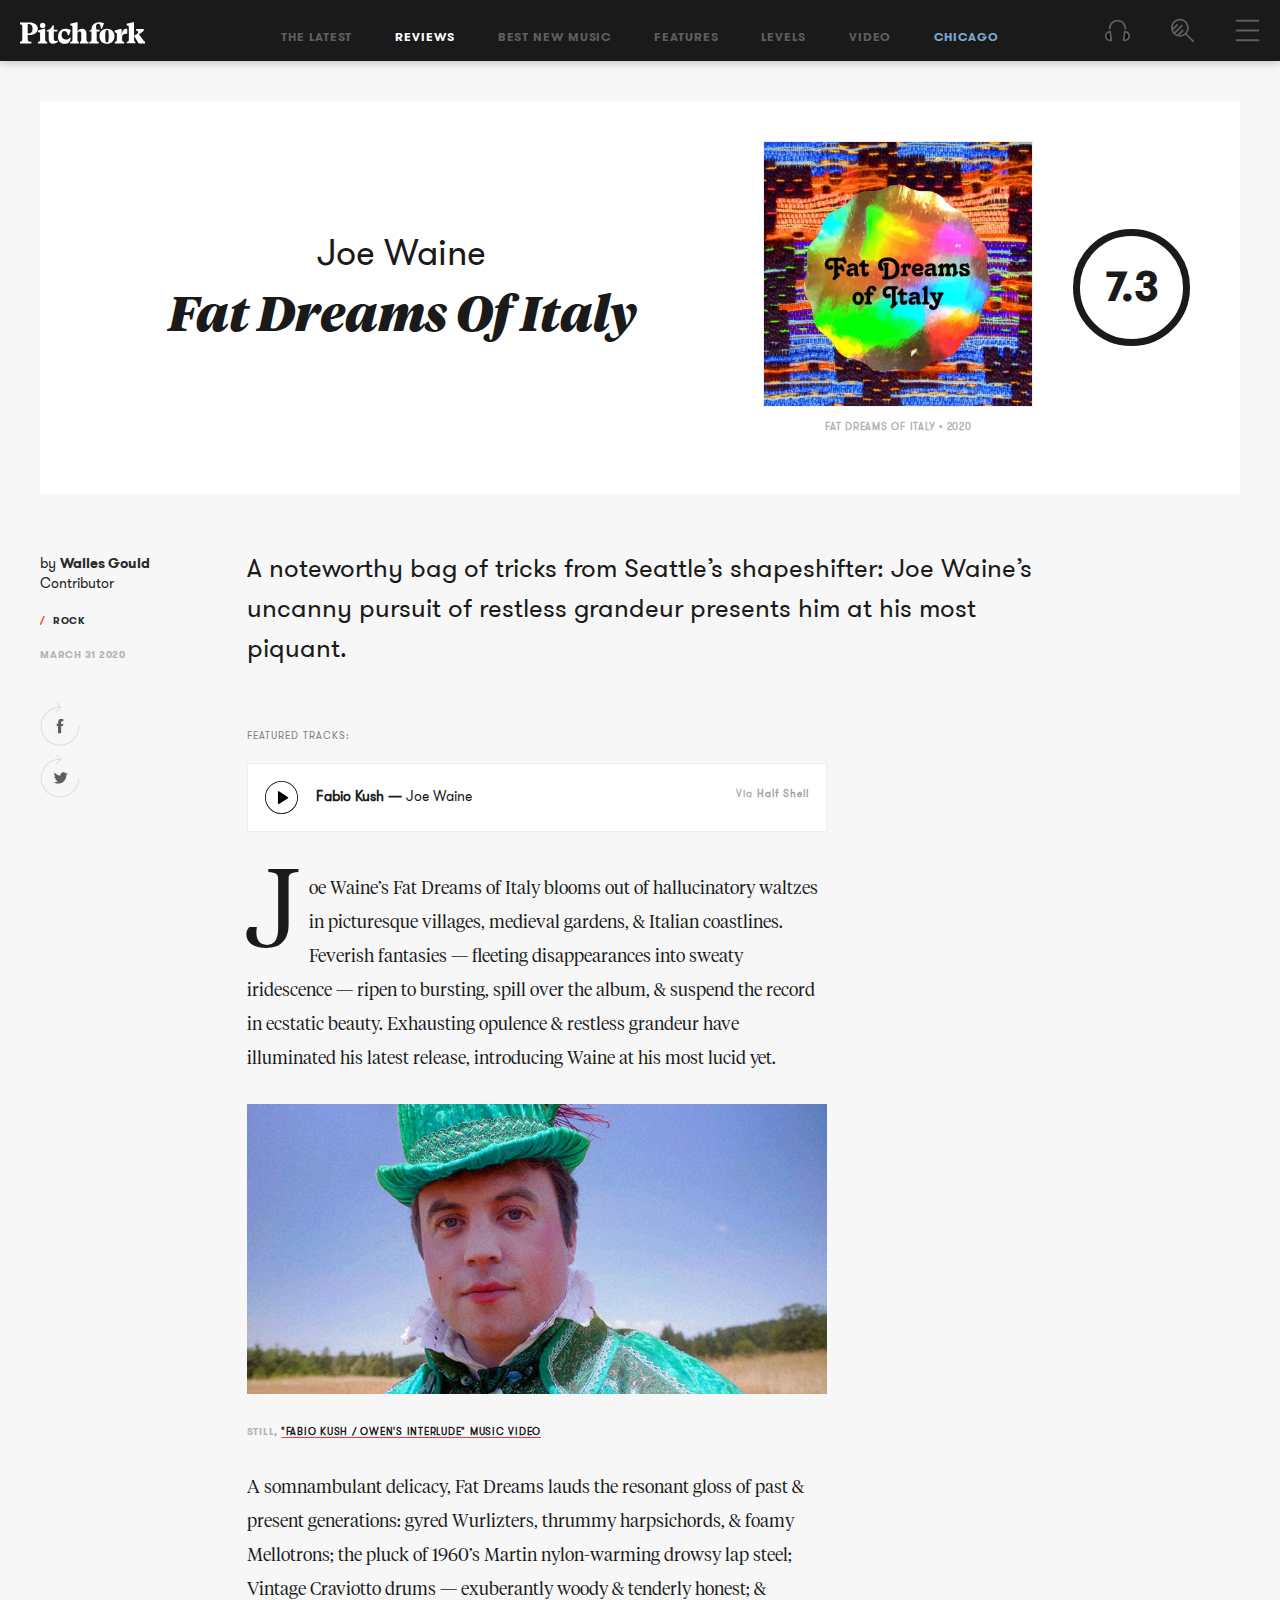
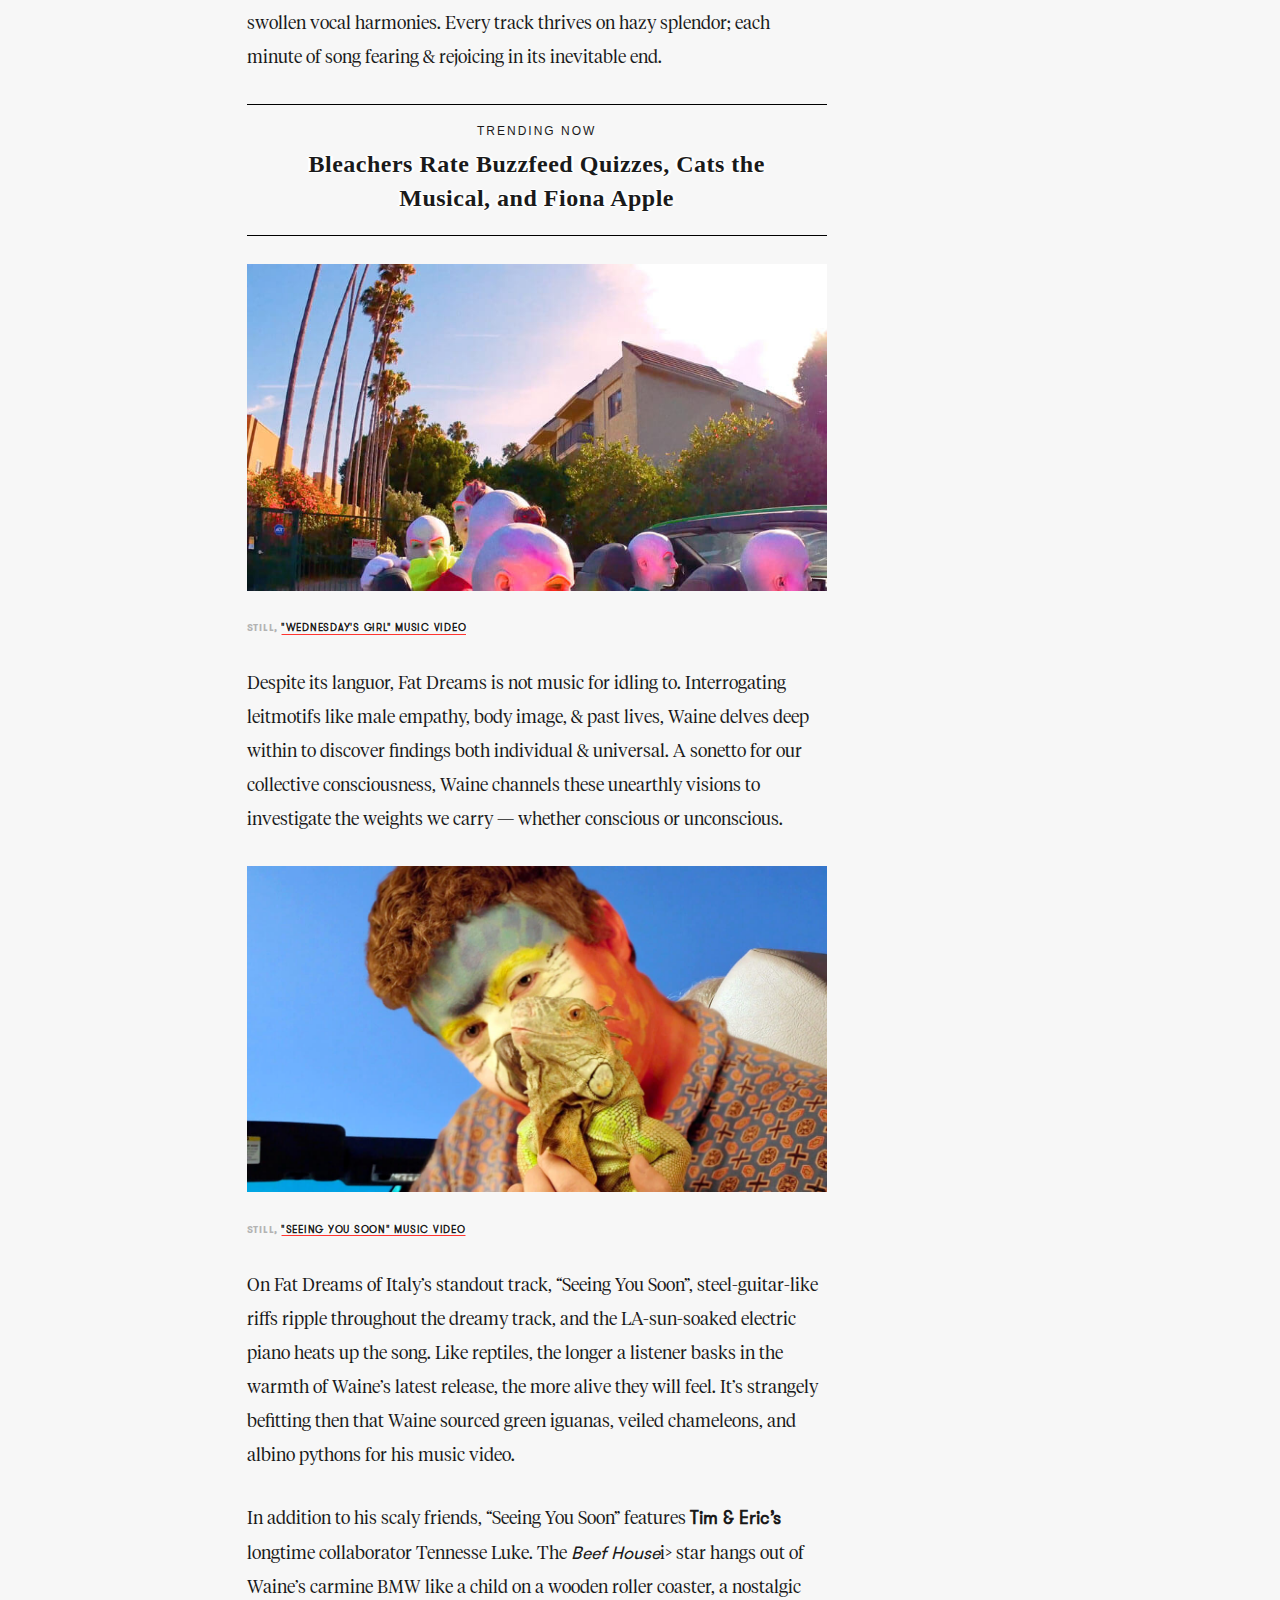
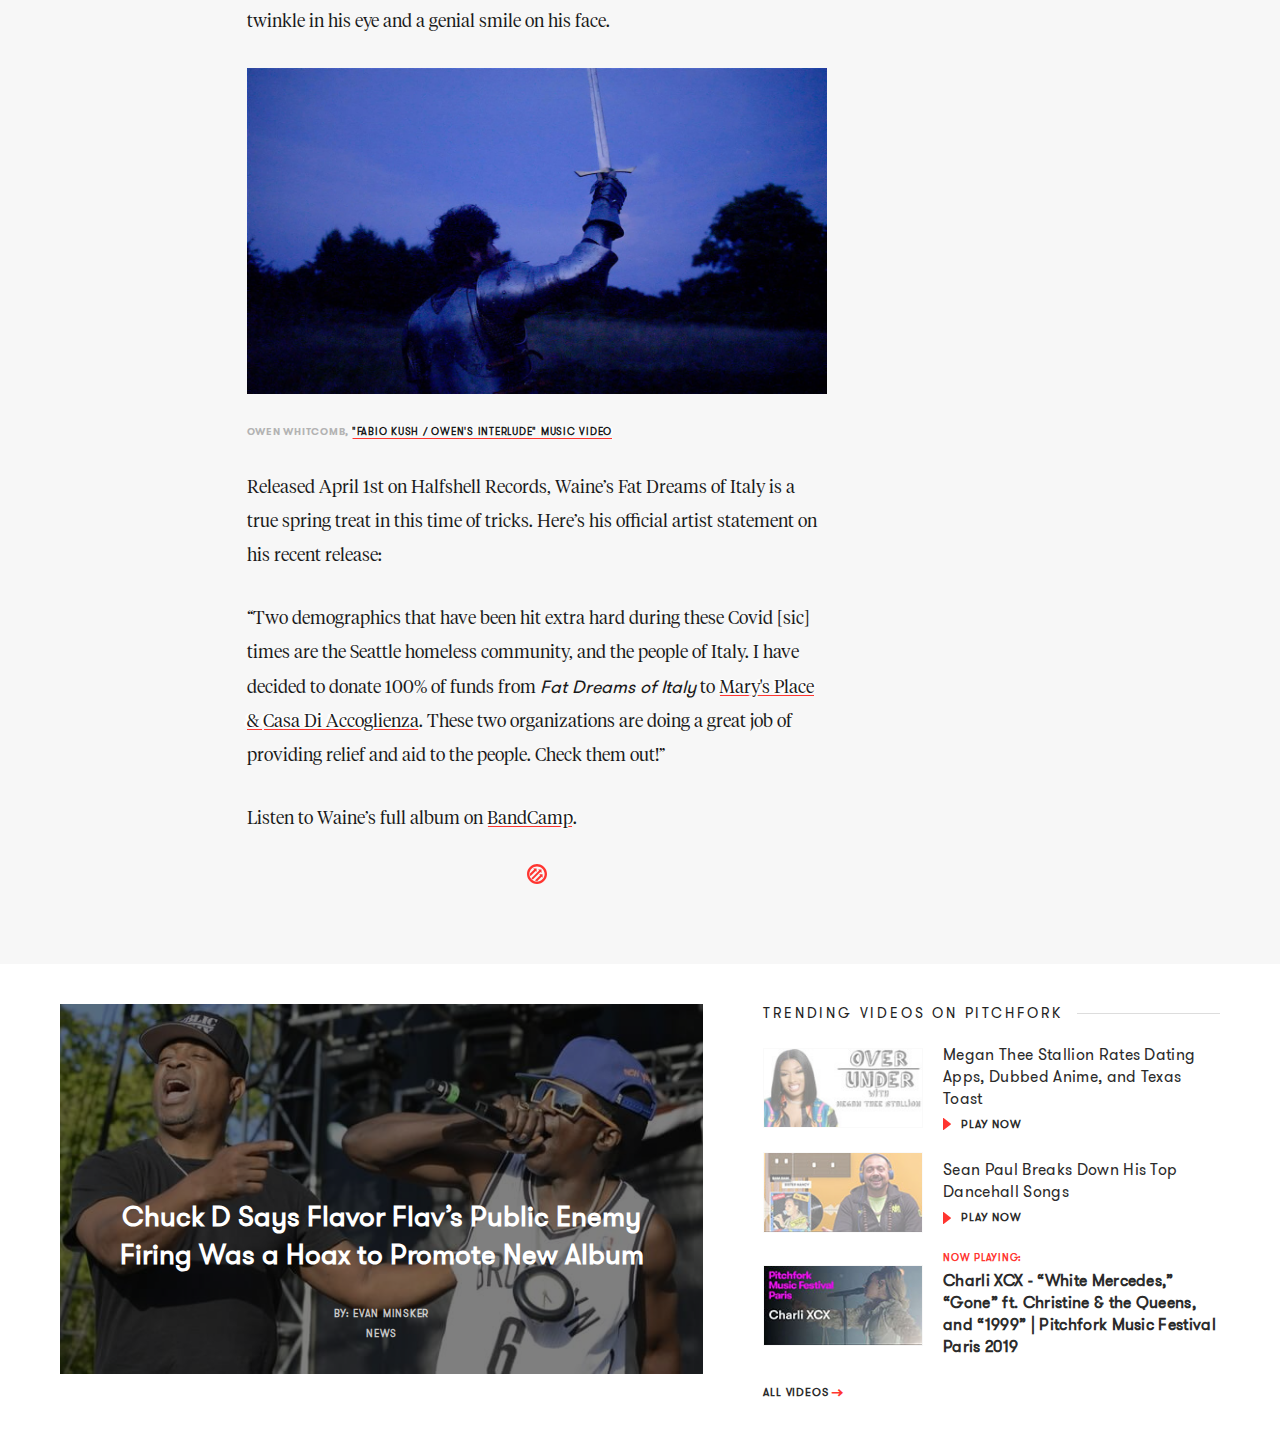
==== reviews/albums/joe-waine-fat-dreams-of-italy/index.html @ 0ee51cf0 "new pic" ====
<!DOCTYPE html>
<html lang="en">

<head>
    <title>Joe Waine: Fat Dreams Of Italy Album Review | Pitchfork</title>
    <!-- <met name="viewport" content="width=device-width, initial-scale=1.0, user-scalable=no" /> -->


    <meta name="viewport" content="width=device-width, initial-scale=1">

    <meta name="og:site_name" content="Pitchfork" />
    <meta property="description" name="description"
        content="A noteworthy bag of tricks from Seattle’s shapeshifter: Joe Waine’s uncanny pursuit of restless grandeur presents him at his most piquant." />
    <meta property="og:url" name="og:url"
        content="https://pitchfork.live/reviews/albums/joe-waine-fat-dreams-of-italy/" />
    <meta property="og:title" name="og:title" content="Joe Waine: Fat Dreams Of Italy" />
    <meta property="og:description" name="og:description"
        content="A noteworthy bag of tricks from Seattle’s shapeshifter: Joe Waine’s uncanny pursuit of restless grandeur presents him at his most piquant." />
    <meta property="og:type" name="og:type" content="article" />
    <meta property="article:content_tier" name="article:content_tier" content="free" />
    <meta property="article:opinion" name="article:opinion" content="true" />
    <meta property="og:image"
        content="https://pitchfork.live/reviews/albums/joe-waine-fat-dreams-of-italy/assets/misc/rect-banner-pic-600.jpg" />
    <meta property="twitter:card" name="twitter:card" content="summary_large_image" />
    <!-- <meta property="twitter:site" name="twitter:site" content="@pitchfork" /> -->
    <meta property="twitter:title" name="twitter:title" content="Joe Waine: Fat Dreams Of Italy" />
    <meta property="twitter:description" name="twitter:description"
        content="A noteworthy bag of tricks from Seattle’s shapeshifter: Joe Waine’s uncanny pursuit of restless grandeur presents him at his most piquant." />
    <meta property="twitter:image" name="twitter:image"
        content="https://pitchfork.live/reviews/albums/joe-waine-fat-dreams-of-italy/assets/misc/rect-banner-pic-600.jpg" />
    <meta property="keywords" name="keywords" content="Joe Waine,Romance Music" />
    <meta property="news_keywords" name="news_keywords" content="Joe Waine,Romance Music" />
    <script async="" src="/fonts-css/load-fonts.min.js"></script>
    <link rel="shortcut icon" type="image/png"
        href="https://pitchfork.live/reviews/albums/joe-waine-fat-dreams-of-italy/assets/misc/favicon-32.png" />
    <link rel="icon" type="image/png"
        href="https://pitchfork.live/reviews/albums/joe-waine-fat-dreams-of-italy/assets/misc/favicon-32.png"
        sizes="32x32" />
    <link rel="apple-touch-icon-precomposed"
        href="https://pitchfork.live/reviews/albums/joe-waine-fat-dreams-of-italy/assets/misc/favicon-57-v2.png"
        sizes="57x57" />
    <link rel="apple-touch-icon-precomposed"
        href="https://pitchfork.live/reviews/albums/joe-waine-fat-dreams-of-italy/assets/misc/favicon-152-v2.png"
        sizes="152x152" />
    <link rel="apple-touch-icon-precomposed"
        href="https://pitchfork.live/reviews/albums/joe-waine-fat-dreams-of-italy/assets/misc/favicon-144-v2.png"
        sizes="144x144" />
    <link rel="apple-touch-icon-precomposed"
        href="https://pitchfork.live/reviews/albums/joe-waine-fat-dreams-of-italy/assets/misc/favicon-120-v2.png"
        sizes="120x120" />
    <link rel="apple-touch-icon-precomposed"
        href="https://pitchfork.live/reviews/albums/joe-waine-fat-dreams-of-italy/assets/misc/favicon-114-v2.png"
        sizes="114x114" />


    <!-- Place favicon.ico in the root directory -->
    <link rel="stylesheet" href="css/fonts.css">
    <link rel="stylesheet" href="css/normalize.css">
    <link rel="stylesheet" href="css/main.css">


    <link rel="stylesheet" href="css/pitch.css">

    <link rel="stylesheet" href="css/styles.css">

    <meta name="theme-color" content="#fafafa">
</head>

<body>
    <!--[if IE]>
    <p class="browserupgrade">You are using an <strong>outdated</strong> browser. Please <a href="https://browsehappy.com/">upgrade your browser</a> to improve your experience and security.</p>
  <![endif]-->

    <!-- Add your site or application content here -->


    <header id="page-header" class="">
        <div class="site-nav">
            <div class="nav-container nav-container--standard nav-container--in-place nav-container--spacer"><a
                    class="nav-container__logo" href="https://pitchfork.com/">
                    <div class="sr-only">Home</div><svg version="1.1" x="0px" y="0px" viewBox="0 0 115.1 20">
                        <g>
                            <path
                                d="M0,18.1c1.5,0,2.1-0.7,2.1-2.3V4.2c0-1.6-0.5-2.3-2.1-2.3V0.3h8.6c4.7,0,7.8,2.1,7.8,5.8 c0,3.4-2.8,5.8-7.9,5.8H7.1v3.8c0,1.8,0.9,2.3,3.4,2.3v1.6H0V18.1z M7.1,1.8v8.7h0.8c2.4,0,3.7-1.8,3.7-4.4c0-2.7-1.3-4.3-3.8-4.3 H7.1z">
                            </path>
                            <path
                                d="M16.6,18.1c1.4,0,1.9-0.6,1.9-2.1v-5.4c0-0.8-0.6-1.3-1.4-1.2l-0.5,0V7.7l5.3-1.6h1.3v9.8 c0,1.5,0.5,2.1,1.9,2.1v1.6h-8.6V18.1z M20.9,0.5c1.4,0,2.6,1.2,2.6,2.6c0,1.4-1.2,2.6-2.6,2.6c-1.4,0-2.6-1.2-2.6-2.6 C18.3,1.7,19.4,0.5,20.9,0.5">
                            </path>
                            <path
                                d="M26.4,8.7h-1.8V7.6c2.1-0.6,4.7-2.3,5.5-4.8h1v4.2h3.3v1.7h-3.3v6.5c0,1.6,0.9,2.1,1.8,2.1 c0.6,0,1.3-0.2,1.7-0.5l0.5,0.9C34.3,19,32.4,20,30.5,20c-2.8,0-4.1-1.7-4.1-4.5V8.7z">
                            </path>
                            <path
                                d="M41.9,6.1c1.8,0,3.4,0.5,4.9,1.3L45.1,12H44c-0.3-2.8-1.6-3.9-3-3.9c-1.7,0-2.7,1.5-2.7,3.5 c0,3,2.1,4.5,4.3,4.5c1.7,0,2.6-0.7,3.2-2l1,0.4C46.2,17.6,44.8,20,41,20c-3.5,0-6-2.5-6-6.4C35.1,9,37.8,6.1,41.9,6.1">
                            </path>
                            <path
                                d="M46.4,18.1c1.4,0,1.9-0.6,1.9-2.1V4.4c0-0.8-0.6-1.2-1.4-1.2h-0.6V1.4L52,0h1v8.9c0.7-1.9,2.1-2.8,4-2.8 c2.5,0,4.2,1.4,4.2,4.3v5.5c0,1.5,0.5,2.1,1.9,2.1v1.6h-7.9v-1.6c1.2,0,1.2-0.7,1.2-2v-5.5c0-1.2-0.6-1.8-1.7-1.8 c-0.9,0-1.6,0.6-1.8,1.5V16c0,1.3,0.1,2,1.2,2v1.6h-7.9V18.1z">
                            </path>
                            <path
                                d="M63.9,18.1c1.4,0,1.9-0.6,1.9-2.1V8.7h-1.9V7.6c1.5,0,2-0.4,2-1.5c0-2.6,2.3-6.1,7-6.1 c1.5,0,3.1,0.5,4.5,1.1l-2,5l-1-0.2c0.1-2.7-0.8-4.4-2.4-4.4c-1.3,0-2,1.1-2,2.5c0,1.2,0.3,2.2,0.5,3h2.8v1.7h-2.7v7.2 c0,1.5,0.5,2.1,1.9,2.1v1.6h-8.6V18.1z">
                            </path>
                            <path
                                d="M73.2,13c0-4.5,3.2-7,6.9-7c3.7,0,6.9,2.5,6.9,7c0,4.5-3.2,7-6.9,7C76.4,20,73.2,17.5,73.2,13 M78.5,13 c0,4.4,0.4,5.7,1.6,5.7c1.2,0,1.6-1.3,1.6-5.7c0-4.4-0.4-5.7-1.6-5.7C78.9,7.4,78.5,8.7,78.5,13">
                            </path>
                            <path
                                d="M87.3,18.1c1.4,0,1.9-0.6,1.9-2.1v-5.2c0-0.8-0.6-1.3-1.4-1.3h-0.6V7.8l5-1.5h1.4v2.1 c0,1.1-0.1,2.7-0.1,3.3l0.1,0c0.4-4,2.2-5.7,4.3-5.7c0.4,0,0.5,0,0.8,0.1v4.6C97,10.4,94,10.5,94,13.6v2.3c0,1.5,0.5,2.1,1.9,2.1 v1.6h-8.6V18.1z">
                            </path>
                            <path
                                d="M98.3,18.1c1.4,0,1.9-0.6,1.9-2.1V4.4c0-0.8-0.6-1.2-1.4-1.2h-0.6V1.4L104,0h1v12.2h0.2l2.3-1.1 c1.1-0.5,1.3-1,1.3-1.7c0-0.9-0.7-1.4-1.8-1.4V6.4h7v1.4c-1.5,1.8-2.9,2.5-4.5,3.3l3.1,4.2c1,1.3,1.6,2.7,2.6,2.7v1.6h-5.9 l-4.1-6.6H105v3.3c0,1.1,0.1,1.6,1.2,1.6v1.6h-7.9V18.1z">
                            </path>
                        </g>
                    </svg>
                </a>
                <nav class="primary-nav">
                    <ul class="primary-nav__list">
                        <li class="primary-nav__item"><a class="primary-nav__link"
                                href="https://pitchfork.com/latest/">The
                                Latest</a></li>
                        <li class="primary-nav__item"><a class="primary-nav__link primary-nav__link--active"
                                href="https://pitchfork.com/reviews/albums/">Reviews</a></li>
                        <li class="primary-nav__item"><a class="primary-nav__link"
                                href="https://pitchfork.com/best/">Best New
                                Music</a></li>
                        <li class="primary-nav__item"><a class="primary-nav__link"
                                href="https://pitchfork.com/features/">Features</a></li>
                        <li class="primary-nav__item"><a class="primary-nav__link"
                                href="https://pitchfork.com/levels/">Levels</a>
                        </li>
                        <li class="primary-nav__item"><a class="primary-nav__link"
                                href="https://pitchfork.com/tv/">Video</a></li>
                        <li class="primary-nav__item"><a
                                href="https://pitchforkmusicfestival.com/?utm_source=p4k-nav-legacy" target="_blank"
                                class="primary-nav__link primary-nav__link--fest primary-nav__link--chicago">Chicago</a>
                        </li>
                    </ul>
                </nav>
                <ul class="subpanel-triggers">
                    <li class="menu-trigger subpanel-triggers__item"><button
                            class="menu-trigger-button subpanel-triggers__button"><span class="sr-only">Toggle main
                                navigation
                                menu</span><svg class="menu-icon" x="0px" y="0px" viewBox="0 0 21.3 19.5">
                                <g>
                                    <path
                                        d="M20,10.6H1.3c-0.4,0-0.8-0.3-0.8-0.8s0.3-0.8,0.8-0.8H20c0.4,0,0.8,0.3,0.8,0.8S20.4,10.6,20,10.6z">
                                    </path>
                                    <path
                                        d="M20,18.9H1.3c-0.4,0-0.8-0.3-0.8-0.8s0.3-0.8,0.8-0.8H20c0.4,0,0.8,0.3,0.8,0.8S20.4,18.9,20,18.9z">
                                    </path>
                                    <path
                                        d="M20,2.2H1.3c-0.4,0-0.8-0.3-0.8-0.8s0.3-0.8,0.8-0.8H20c0.4,0,0.8,0.3,0.8,0.8S20.4,2.2,20,2.2z">
                                    </path>
                                </g>
                            </svg></button></li>
                    <li class="subpanel-triggers__item"><button class="subpanel-triggers__button"><span
                                class="sr-only">Open
                                search module</span><svg class="search-icon" x="0px" y="0px" viewBox="0 0 20.2 20.6">
                                <path
                                    d="M19.5,18.8l-6-6c1.1-1.3,1.8-3,1.8-4.8c0-4.1-3.3-7.4-7.4-7.4S0.6,4,0.6,8s3.3,7.4,7.4,7.4 c1.7,0,3.3-0.6,4.5-1.6l6,6c0.1,0.1,0.3,0.2,0.5,0.2s0.4-0.1,0.5-0.2C19.8,19.6,19.8,19.1,19.5,18.8z M8,14c-0.1,0-0.2,0-0.3,0 l3.1-3.1c0.3-0.3,0.3-0.8,0-1.1s-0.8-0.3-1.1,0l-3.8,3.8c-0.6-0.2-1.1-0.5-1.6-0.9L10,7.1c0.3-0.3,0.3-0.8,0-1.1S9.2,5.7,8.9,6 l-5.6,5.6c-0.4-0.5-0.7-1-0.9-1.6l3.8-3.8c0.3-0.3,0.3-0.8,0-1.1s-0.8-0.3-1.1,0L2.1,8.3c0-0.1,0-0.2,0-0.3c0-3.3,2.7-5.9,5.9-5.9 s5.9,2.7,5.9,5.9S11.2,14,8,14z">
                                </path>
                            </svg></button></li>
                    <li class="subpanel-triggers__item subpanel-triggers__item--player"><button
                            class="player-trigger-button subpanel-triggers__button"><span class="sr-only">Expand audio
                                player</span><svg class="player-icon" x="0px" y="0px" viewBox="22.7 152.8 566.6 486.4">
                                <path class="headband"
                                    d="M481,369.3c10.7,0,21.4-8,21.4-21.4c0-106.9-88.2-195.1-195.1-195.1S109.6,241,109.6,347.9c0,10.7,8,21.4,21.4,21.4c13.4,0,21.4-8,21.4-21.4c0-85.5,69.5-155,155-155s155,69.5,155,155C462.3,358.6,470.4,369.3,481,369.3z">
                                </path>
                                <g>
                                    <path class="button-fg"
                                        d="M159,422.7c0-10.7-10.7-18.7-18.7-18.7c-64.1,0-117.6,53.4-117.6,117.6s53.4,117.6,117.6,117.6h24.1l0,0c10.7,0,21.4-8,21.4-21.4c0-2.7,0-5.3,0-8L159,422.7z">
                                    </path>
                                    <path class="button-bg"
                                        d="M137.6,599.1c-42.8,0-77.5-34.7-77.5-77.5c0-37.4,26.7-66.8,58.8-74.8L137.6,599.1L137.6,599.1z">
                                    </path>
                                    <path class="button-fg"
                                        d="M471.7,404c-10.7,0-18.7,8-18.7,18.7l-26.7,192.4c0,5.3,0,10.7,5.3,16c5.3,5.3,8,8,16,8h24.1c64.1,0,117.6-53.4,117.6-117.6C586.6,457.4,535.8,404,471.7,404z">
                                    </path>
                                    <path class="button-bg"
                                        d="M471.7,599.1L471.7,599.1l18.7-152.3c34.7,8,58.8,37.4,58.8,74.8C546.5,564.3,511.8,599.1,471.7,599.1z">
                                    </path>
                                </g>
                            </svg></button></li>
                </ul>
            </div>
            <div class="nav-container nav-container--standard nav-container--fixed"><a class="nav-container__logo"
                    href="https://pitchfork.com/">
                    <div class="sr-only">Home</div><svg version="1.1" x="0px" y="0px" viewBox="0 0 115.1 20">
                        <g>
                            <path
                                d="M0,18.1c1.5,0,2.1-0.7,2.1-2.3V4.2c0-1.6-0.5-2.3-2.1-2.3V0.3h8.6c4.7,0,7.8,2.1,7.8,5.8 c0,3.4-2.8,5.8-7.9,5.8H7.1v3.8c0,1.8,0.9,2.3,3.4,2.3v1.6H0V18.1z M7.1,1.8v8.7h0.8c2.4,0,3.7-1.8,3.7-4.4c0-2.7-1.3-4.3-3.8-4.3 H7.1z">
                            </path>
                            <path
                                d="M16.6,18.1c1.4,0,1.9-0.6,1.9-2.1v-5.4c0-0.8-0.6-1.3-1.4-1.2l-0.5,0V7.7l5.3-1.6h1.3v9.8 c0,1.5,0.5,2.1,1.9,2.1v1.6h-8.6V18.1z M20.9,0.5c1.4,0,2.6,1.2,2.6,2.6c0,1.4-1.2,2.6-2.6,2.6c-1.4,0-2.6-1.2-2.6-2.6 C18.3,1.7,19.4,0.5,20.9,0.5">
                            </path>
                            <path
                                d="M26.4,8.7h-1.8V7.6c2.1-0.6,4.7-2.3,5.5-4.8h1v4.2h3.3v1.7h-3.3v6.5c0,1.6,0.9,2.1,1.8,2.1 c0.6,0,1.3-0.2,1.7-0.5l0.5,0.9C34.3,19,32.4,20,30.5,20c-2.8,0-4.1-1.7-4.1-4.5V8.7z">
                            </path>
                            <path
                                d="M41.9,6.1c1.8,0,3.4,0.5,4.9,1.3L45.1,12H44c-0.3-2.8-1.6-3.9-3-3.9c-1.7,0-2.7,1.5-2.7,3.5 c0,3,2.1,4.5,4.3,4.5c1.7,0,2.6-0.7,3.2-2l1,0.4C46.2,17.6,44.8,20,41,20c-3.5,0-6-2.5-6-6.4C35.1,9,37.8,6.1,41.9,6.1">
                            </path>
                            <path
                                d="M46.4,18.1c1.4,0,1.9-0.6,1.9-2.1V4.4c0-0.8-0.6-1.2-1.4-1.2h-0.6V1.4L52,0h1v8.9c0.7-1.9,2.1-2.8,4-2.8 c2.5,0,4.2,1.4,4.2,4.3v5.5c0,1.5,0.5,2.1,1.9,2.1v1.6h-7.9v-1.6c1.2,0,1.2-0.7,1.2-2v-5.5c0-1.2-0.6-1.8-1.7-1.8 c-0.9,0-1.6,0.6-1.8,1.5V16c0,1.3,0.1,2,1.2,2v1.6h-7.9V18.1z">
                            </path>
                            <path
                                d="M63.9,18.1c1.4,0,1.9-0.6,1.9-2.1V8.7h-1.9V7.6c1.5,0,2-0.4,2-1.5c0-2.6,2.3-6.1,7-6.1 c1.5,0,3.1,0.5,4.5,1.1l-2,5l-1-0.2c0.1-2.7-0.8-4.4-2.4-4.4c-1.3,0-2,1.1-2,2.5c0,1.2,0.3,2.2,0.5,3h2.8v1.7h-2.7v7.2 c0,1.5,0.5,2.1,1.9,2.1v1.6h-8.6V18.1z">
                            </path>
                            <path
                                d="M73.2,13c0-4.5,3.2-7,6.9-7c3.7,0,6.9,2.5,6.9,7c0,4.5-3.2,7-6.9,7C76.4,20,73.2,17.5,73.2,13 M78.5,13 c0,4.4,0.4,5.7,1.6,5.7c1.2,0,1.6-1.3,1.6-5.7c0-4.4-0.4-5.7-1.6-5.7C78.9,7.4,78.5,8.7,78.5,13">
                            </path>
                            <path
                                d="M87.3,18.1c1.4,0,1.9-0.6,1.9-2.1v-5.2c0-0.8-0.6-1.3-1.4-1.3h-0.6V7.8l5-1.5h1.4v2.1 c0,1.1-0.1,2.7-0.1,3.3l0.1,0c0.4-4,2.2-5.7,4.3-5.7c0.4,0,0.5,0,0.8,0.1v4.6C97,10.4,94,10.5,94,13.6v2.3c0,1.5,0.5,2.1,1.9,2.1 v1.6h-8.6V18.1z">
                            </path>
                            <path
                                d="M98.3,18.1c1.4,0,1.9-0.6,1.9-2.1V4.4c0-0.8-0.6-1.2-1.4-1.2h-0.6V1.4L104,0h1v12.2h0.2l2.3-1.1 c1.1-0.5,1.3-1,1.3-1.7c0-0.9-0.7-1.4-1.8-1.4V6.4h7v1.4c-1.5,1.8-2.9,2.5-4.5,3.3l3.1,4.2c1,1.3,1.6,2.7,2.6,2.7v1.6h-5.9 l-4.1-6.6H105v3.3c0,1.1,0.1,1.6,1.2,1.6v1.6h-7.9V18.1z">
                            </path>
                        </g>
                    </svg>
                </a>
                <nav class="primary-nav">
                    <ul class="primary-nav__list">
                        <li class="primary-nav__item"><a class="primary-nav__link"
                                href="https://pitchfork.com/latest/">The
                                Latest</a></li>
                        <li class="primary-nav__item"><a class="primary-nav__link primary-nav__link--active"
                                href="https://pitchfork.com/reviews/albums/">Reviews</a></li>
                        <li class="primary-nav__item"><a class="primary-nav__link"
                                href="https://pitchfork.com/best/">Best New
                                Music</a></li>
                        <li class="primary-nav__item"><a class="primary-nav__link"
                                href="https://pitchfork.com/features/">Features</a></li>
                        <li class="primary-nav__item"><a class="primary-nav__link"
                                href="https://pitchfork.com/levels/">Levels</a>
                        </li>
                        <li class="primary-nav__item"><a class="primary-nav__link"
                                href="https://pitchfork.com/tv/">Video</a></li>
                        <li class="primary-nav__item"><a
                                href="https://pitchforkmusicfestival.com/?utm_source=p4k-nav-legacy" target="_blank"
                                class="primary-nav__link primary-nav__link--fest primary-nav__link--chicago">Chicago</a>
                        </li>
                    </ul>
                </nav>
                <ul class="subpanel-triggers">
                    <li class="menu-trigger subpanel-triggers__item"><button
                            class="menu-trigger-button subpanel-triggers__button"><span class="sr-only">Toggle main
                                navigation
                                menu</span><svg class="menu-icon" x="0px" y="0px" viewBox="0 0 21.3 19.5">
                                <g>
                                    <path
                                        d="M20,10.6H1.3c-0.4,0-0.8-0.3-0.8-0.8s0.3-0.8,0.8-0.8H20c0.4,0,0.8,0.3,0.8,0.8S20.4,10.6,20,10.6z">
                                    </path>
                                    <path
                                        d="M20,18.9H1.3c-0.4,0-0.8-0.3-0.8-0.8s0.3-0.8,0.8-0.8H20c0.4,0,0.8,0.3,0.8,0.8S20.4,18.9,20,18.9z">
                                    </path>
                                    <path
                                        d="M20,2.2H1.3c-0.4,0-0.8-0.3-0.8-0.8s0.3-0.8,0.8-0.8H20c0.4,0,0.8,0.3,0.8,0.8S20.4,2.2,20,2.2z">
                                    </path>
                                </g>
                            </svg></button></li>
                    <li class="subpanel-triggers__item"><button class="subpanel-triggers__button"><span
                                class="sr-only">Open
                                search module</span><svg class="search-icon" x="0px" y="0px" viewBox="0 0 20.2 20.6">
                                <path
                                    d="M19.5,18.8l-6-6c1.1-1.3,1.8-3,1.8-4.8c0-4.1-3.3-7.4-7.4-7.4S0.6,4,0.6,8s3.3,7.4,7.4,7.4 c1.7,0,3.3-0.6,4.5-1.6l6,6c0.1,0.1,0.3,0.2,0.5,0.2s0.4-0.1,0.5-0.2C19.8,19.6,19.8,19.1,19.5,18.8z M8,14c-0.1,0-0.2,0-0.3,0 l3.1-3.1c0.3-0.3,0.3-0.8,0-1.1s-0.8-0.3-1.1,0l-3.8,3.8c-0.6-0.2-1.1-0.5-1.6-0.9L10,7.1c0.3-0.3,0.3-0.8,0-1.1S9.2,5.7,8.9,6 l-5.6,5.6c-0.4-0.5-0.7-1-0.9-1.6l3.8-3.8c0.3-0.3,0.3-0.8,0-1.1s-0.8-0.3-1.1,0L2.1,8.3c0-0.1,0-0.2,0-0.3c0-3.3,2.7-5.9,5.9-5.9 s5.9,2.7,5.9,5.9S11.2,14,8,14z">
                                </path>
                            </svg></button></li>
                    <li class="subpanel-triggers__item subpanel-triggers__item--player"><button
                            class="player-trigger-button subpanel-triggers__button"><span class="sr-only">Expand audio
                                player</span>


                            <svg class="player-icon" x="0px" y="0px" viewBox="22.7 152.8 566.6 486.4">
                                <path class="headband"
                                    d="M481,369.3c10.7,0,21.4-8,21.4-21.4c0-106.9-88.2-195.1-195.1-195.1S109.6,241,109.6,347.9c0,10.7,8,21.4,21.4,21.4c13.4,0,21.4-8,21.4-21.4c0-85.5,69.5-155,155-155s155,69.5,155,155C462.3,358.6,470.4,369.3,481,369.3z">
                                </path>
                                <g>
                                    <path class="button-fg"
                                        d="M159,422.7c0-10.7-10.7-18.7-18.7-18.7c-64.1,0-117.6,53.4-117.6,117.6s53.4,117.6,117.6,117.6h24.1l0,0c10.7,0,21.4-8,21.4-21.4c0-2.7,0-5.3,0-8L159,422.7z">
                                    </path>
                                    <path class="button-bg"
                                        d="M137.6,599.1c-42.8,0-77.5-34.7-77.5-77.5c0-37.4,26.7-66.8,58.8-74.8L137.6,599.1L137.6,599.1z">
                                    </path>
                                    <path class="button-fg"
                                        d="M471.7,404c-10.7,0-18.7,8-18.7,18.7l-26.7,192.4c0,5.3,0,10.7,5.3,16c5.3,5.3,8,8,16,8h24.1c64.1,0,117.6-53.4,117.6-117.6C586.6,457.4,535.8,404,471.7,404z">
                                    </path>
                                    <path class="button-bg"
                                        d="M471.7,599.1L471.7,599.1l18.7-152.3c34.7,8,58.8,37.4,58.8,74.8C546.5,564.3,511.8,599.1,471.7,599.1z">
                                    </path>
                                </g>
                            </svg></button></li>
                </ul>
            </div><span></span>
        </div>
    </header>



    <article id="review-article-5cb8809f0e8fe42da7118c3f" class="review-detail__article container-fluid">
        <div class="single-album-tombstone">
            <div class="row">
                <hgroup class="single-album-tombstone__headings">
                    <h2>
                        <ul class="artist-links artist-list single-album-tombstone__artist-links">
                            <li>Joe Waine</li>
                        </ul>
                    </h2>
                    <h1 class="single-album-tombstone__review-title">Fat Dreams Of Italy</h1>
                </hgroup>
                <div class="single-album-tombstone__art"><img src="img/joeface.jpg" alt="">
                    <div class="single-album-tombstone__meta">
                        <ul class="labels-list single-album-tombstone__meta-labels">
                            <li class="labels-list__item">Fat Dreams Of Italy</li>
                        </ul><span class="single-album-tombstone__meta-year"> • 2020</span>
                    </div>
                </div>
                <div class="score-box ">
                    <div class="score-circle"><span class="score">7.3</span></div>
                </div>
            </div>
        </div>
        <div class="row review-body">
            <div class="article-meta article-meta--reviews">
                <div>
                    <ul class="authors-detail">
                        <li class="authors-detail__item">
                            <div><span>by </span><a href="" style="pointer-events:none;"
                                    class="authors-detail__display-name">Walles Gould</a></div>
                            <span class="authors-detail__title">Contributor </span>
                        </li>
                    </ul>
                    <ul class="genre-list genre-list--before">
                        <li class="genre-list__item"><a style="pointer-events: none;"
                                href="https://pitchfork.com/reviews/albums/?genre=pop" class="genre-list__link">rock</a>
                        </li>
                    </ul><time class="pub-date" datetime="2020-04-1"
                        title="Wed Apr 1 2020 07:00:00 GMT-0700 (Pacific Daylight Time)">MARCH 31 2020</time>
                </div>
                <div class="share-module" title="Share">
                    <ul class="share-module__primary">
                        <li>

                            <button id="id-fbshare">

                                <span class="sr-only">Share on
                                    Facebook</span>

                                <svg class="fb-share-button social-button" x="0px" y="0px" viewBox="0 0 42 46.6">
                                    <path class="fb-mark mark" fill-rule="evenodd" clip-rule="evenodd" fill="#010101"
                                        d="M24.5,18.1c0,0.9,0,2.4,0,2.4s-1.8-0.2-2.2,0.5c-0.2,0.4-0.1,1.5-0.1,2.2c0.8,0,1.6,0,2.4,0c-0.2,0.9-0.3,1.5-0.5,2.3c-0.7,0-1.9,0-1.9,0v7.5c0,0-2.2,0-3.3,0c0-2.3,0-5,0-7.5c-0.5,0-0.9,0-1.4,0c0-0.9,0-1.5,0-2.4c0.5,0,0.9,0,1.4,0c0.1-1.7,0.1-3.4,1-4.3C20.8,17.9,21.7,18.1,24.5,18.1z">
                                    </path>
                                    <path class="ring"
                                        d="M21,46.1c-11.3,0-20.5-9.2-20.5-20.5S9.7,5.1,21,5.1c0.3,0,0.5,0.2,0.5,0.5S21.3,6.1,21,6.1c-10.8,0-19.5,8.7-19.5,19.5S10.3,45.1,21,45.1s19.5-8.7,19.5-19.5c0-0.3,0.2-0.5,0.5-0.5s0.5,0.2,0.5,0.5C41.5,36.9,32.3,46.1,21,46.1z">
                                    </path>
                                    <path class="arrow"
                                        d="M17.3,10.6c-0.1,0-0.3,0-0.4-0.1c-0.2-0.2-0.2-0.5,0-0.7l4.2-4.2L17,1.4c-0.2-0.2-0.2-0.5,0-0.7s0.5-0.2,0.7,0l4.5,4.5c0.2,0.2,0.2,0.5,0,0.7l-4.5,4.5C17.6,10.5,17.4,10.6,17.3,10.6z">
                                    </path>
                                </svg>

                            </button>

                        </li>


                        <li>

                            <button id="id-twshare">

                                <span class="sr-only">Share on
                                    Twitter</span>

                                <svg class="twitter-button" x="0px" y="0px" viewBox="0 0 42 46.6">
                                    <path class="twitter-mark mark" fill-rule="evenodd" clip-rule="evenodd"
                                        fill="#010101"
                                        d="M24.3,19.4c1.2,0,1.8,0.4,2.4,1c0.5,0,1.2-0.3,1.6-0.5c0.1-0.1,0.3-0.1,0.4-0.2c-0.2,0.6-0.5,1.1-1,1.4c-0.1,0.1-0.2,0.2-0.3,0.2c0,0,0,0,0,0c0.7,0,1.2-0.3,1.7-0.5c0,0,0,0,0,0c-0.3,0.4-0.6,0.9-1,1.2c-0.2,0.1-0.3,0.3-0.5,0.4c0,0.7,0,1.4-0.1,1.9c-0.8,3.4-2.8,5.7-5.9,6.7c-1.1,0.4-3,0.5-4.3,0.2c-0.6-0.2-1.2-0.3-1.8-0.6c-0.3-0.1-0.6-0.3-0.9-0.4c-0.1-0.1-0.2-0.1-0.3-0.2c0.3,0,0.6,0.1,1,0c0.3,0,0.6,0,0.9-0.1c0.7-0.2,1.3-0.3,1.8-0.7c0.3-0.1,0.6-0.3,0.8-0.5c-0.3,0-0.6-0.1-0.9-0.2c-1-0.3-1.6-1-1.9-1.9c0.3,0,1.2,0.1,1.4-0.1c-0.4,0-0.7-0.2-1-0.4c-0.8-0.5-1.4-1.3-1.4-2.6c0.1,0,0.2,0.1,0.3,0.1c0.2,0.1,0.4,0.1,0.6,0.2c0.1,0,0.3,0.1,0.4,0h0c-0.2-0.2-0.4-0.3-0.6-0.5c-0.5-0.6-1-1.6-0.7-2.8c0.1-0.3,0.2-0.6,0.3-0.8c0,0,0,0,0,0c0.1,0.1,0.2,0.2,0.3,0.3c0.3,0.3,0.6,0.6,0.9,0.9c1.1,0.9,2.1,1.4,3.7,1.8c0.4,0.1,0.9,0.2,1.4,0.2c-0.1-0.4-0.1-1,0-1.4c0.3-1,0.9-1.7,1.7-2c0.2-0.1,0.4-0.2,0.7-0.2C24,19.5,24.1,19.5,24.3,19.4z">
                                    </path>
                                    <path class="ring"
                                        d="M21,46C9.7,46,0.5,36.8,0.5,25.5S9.7,5,21,5c0.3,0,0.5,0.2,0.5,0.5S21.3,6,21,6C10.2,6,1.5,14.8,1.5,25.5S10.2,45,21,45s19.5-8.7,19.5-19.5c0-0.3,0.2-0.5,0.5-0.5s0.5,0.2,0.5,0.5C41.5,36.8,32.3,46,21,46z">
                                    </path>
                                    <path class="arrow"
                                        d="M17.3,10.6c-0.1,0-0.3,0-0.4-0.1c-0.2-0.2-0.2-0.5,0-0.7l4.2-4.2l-4.1-4.1c-0.2-0.2-0.2-0.5,0-0.7s0.5-0.2,0.7,0l4.5,4.5c0.2,0.2,0.2,0.5,0,0.7l-4.5,4.5C17.5,10.5,17.4,10.6,17.3,10.6z">
                                    </path>
                                </svg>
                            </button>
                        </li>
                    </ul>

                </div>
            </div>
            <div class="review-detail__article-content">
                <div class="row">
                    <div class="clearfix">
                        <div class="review-detail__abstract">
                            <p>A noteworthy bag of tricks from Seattle’s shapeshifter: Joe Waine’s uncanny pursuit of restless grandeur presents him at his most piquant.</p>
                        


<!-- play pause bug -->
<!-- play pause bug -->
<!-- play pause bug -->

<audio id="myAudio">
    <source src="fabio.ogg" type="audio/ogg">
    <source src="fabio.mp3" type="audio/mpeg">
    Your browser does not support the audio element.
  </audio>
  
  <!-- <script>
  var x = document.getElementById("myAudio"); 
  
  function playAudio() { 
    x.play(); 
  } 
  
  function pauseAudio() { 
    x.pause(); 
  } 
  </script> -->

<!-- play pause bug -->
<!-- play pause bug -->
<!-- play pause bug -->
<!-- play pause bug -->







                        </div>
                    </div>
                    <div class="clearfix flex-md">
                        <div class="review-detail__text clearfix">
                            <div class="review-detail__featured-tracks">
                                <h4 class="related-header">Featured Tracks:</h4>
                                <div class="inline-player-multiple">



                                        <audio id="myAudio">
                                                <source src="fabio.ogg" type="audio/ogg">
                                                <source src="fabio.mp3" type="audio/mpeg">
                                                Your browser does not support the audio element.
                                              </audio>
                                              
                                        
                                              
                                      



                                    <div class="player-track"><button class="button condensed-playback-button">
                                        <svg id="play" x="0px" y="0px" viewBox="0 0 40 40">
                                                <path class="button-circle"
                                                    d="M20,1c10.5,0,19,8.5,19,19s-8.5,19-19,19S1,30.5,1,20S9.5,1,20,1 M20,0C9,0,0,9,0,20s9,20,20,20s20-9,20-20S31,0,20,0L20,0z">
                                                </path>
                                                <g class="play-icon icon">
                                                    <path
                                                        d="M16.9,12.4c-0.2-0.1-0.5-0.2-0.8,0c-0.2,0.1-0.4,0.4-0.4,0.7v14c0,0.3,0.1,0.5,0.4,0.7c0.1,0.1,0.2,0.1,0.4,0.1c0.1,0,0.3,0,0.4-0.1l11-7c0.2-0.1,0.3-0.4,0.3-0.6s-0.1-0.5-0.3-0.6L16.9,12.4z">
                                                    </path>
                                                </g>
                                            </svg>
                                            
                                            <svg id="pause" style="display:none;" x="0px" y="0px" viewBox="0 0 40 40" style="enable-background:new 0 0 40 40;">
                                            <style type="text/css">
                                                .st0{fill:#FFFFFF;}
                                            </style>
                                            <path d="M20,1c10.5,0,19,8.5,19,19s-8.5,19-19,19S1,30.5,1,20S9.5,1,20,1 M20,0C9,0,0,9,0,20s9,20,20,20s20-9,20-20S31,0,20,0L20,0z
                                                "/>
                                            <g>
                                                <g>
                                                    <line class="st0" x1="16.6" y1="29.4" x2="16.6" y2="10.6"/>
                                                    <path d="M16.6,30.1c-0.4,0-0.7-0.3-0.7-0.7V10.6c0-0.4,0.3-0.7,0.7-0.7s0.7,0.3,0.7,0.7v18.8C17.3,29.8,17,30.1,16.6,30.1z"/>
                                                </g>
                                                <g>
                                                    <line class="st0" x1="23.4" y1="10.6" x2="23.4" y2="29.4"/>
                                                    <path d="M23.4,30.1c-0.4,0-0.7-0.3-0.7-0.7V10.6c0-0.4,0.3-0.7,0.7-0.7s0.7,0.3,0.7,0.7v18.8C24.1,29.8,23.8,30.1,23.4,30.1z"/>
                                                </g>
                                            </g>
                                            </svg>
                                            
                                            
                                            
                                            <span class="sr-only">Play Track</span></button>
                                        <div class="player-display">
                                            <div><span class="player-track__title">Fabio Kush — <span
                                                        class="player-track__artist">Joe Waine&nbsp;</span></span><span
                                                    class="source">Via&nbsp;<a
                                                        href="https://halfshellrecords.bandcamp.com/album/fat-dreams-of-italy"
                                                        rel="nofollow noopener noreferrer"
                                                        target="_blank">Half Shell</a></span></div>
                                        </div>
                                    </div>
                                </div>
                            </div>
                            <div class="contents dropcap">
                                <p>Joe Waine’s Fat Dreams of Italy blooms out of hallucinatory waltzes in picturesque villages, medieval gardens, & Italian coastlines. Feverish fantasies — fleeting disappearances into sweaty iridescence — ripen to bursting, spill over the album, & suspend the record in ecstatic beauty. Exhausting opulence & restless grandeur have illuminated his latest release, introducing Waine at his most lucid yet.</p>

                                    <p><img src="img/teal-baroque.jpg" alt="joe waine from fabio kush" />
                                        <div class="pub-date">still, <a target="_blank" href="https://www.youtube.com/watch?v=Q5uDw4s7v5A">"Fabio Kush / Owen's Interlude" music video</a></div>
                                    </p>

                                <p>A somnambulant delicacy, Fat Dreams lauds the resonant gloss of past & present generations: gyred Wurlizters, thrummy harpsichords, & foamy Mellotrons; the pluck of 1960’s Martin nylon-warming drowsy lap steel; Vintage Craviotto drums — exuberantly woody & tenderly honest; & swollen vocal harmonies. Every track thrives on hazy splendor; each minute of song fearing & rejoicing in its inevitable end.</p>

                                <div id="cne-interlude-1" data-cne-interlude="">
                                    <div>
                                        <style>
                                            #cne-interlude-1 .cne-interlude-container {
                                                border-bottom: 1px solid black;
                                                border-top: 1px solid black;
                                                clear: both;
                                                margin: 0;
                                                padding: 20px 0;
                                            }

                                            #cne-interlude-1 .cne-interlude-container div {
                                                margin-bottom: 0px !important;
                                            }

                                            #cne-interlude-1 .cne-interlude-header,
                                            #cne-interlude-1 .cne-interlude-title {
                                                border-bottom: none;
                                                color: #1a1a1a;
                                                text-align: center;
                                            }

                                            #cne-interlude-1 .cne-interlude-header {
                                                font-family: Walfork, Walsheim, "Helvetica Neue", Helvetica, Arial, sans-serif;
                                                font-size: 12px;
                                                font-weight: normal;
                                                letter-spacing: 2px;
                                                line-height: 12px;
                                                margin: 0 0 10px;
                                                padding: 0;
                                                text-transform: uppercase;
                                            }

                                            #cne-interlude-1 .cne-interlude-title {
                                                font-family: "Tiempos Headline", Tiempos, Georgia, serif;
                                                font-size: 24px;
                                                line-height: 34px;
                                                letter-spacing: 0.5px;
                                                margin: 0 0 20px;
                                                padding: 0 36px;
                                            }

                                            #cne-interlude-1 .cne-player-placeholder:first-of-type:last-of-type {
                                                background-color: black;
                                                padding-top: 56.25%;
                                                width: 100%;
                                            }

                                            @media (max-width: 768px) {
                                                #cne-interlude-1 .cne-interlude-title {
                                                    font-size: 20px;
                                                    line-height: 28px;
                                                    padding: 0;
                                                }
                                            }
                                        </style>
                                        <figure class="cne-interlude-container">
                                            <h3 class="cne-interlude-header">Trending Now</h3><a
                                                class="cne-interlude-title-link"
                                                href="https://thescene.com/watch/pitchfork/over-under-bleachers-rates-buzzfeed-quizzes-cats-the-musical-and-fiona-apple"
                                                target="_blank">
                                                <h3 class="cne-interlude-title" style="margin-bottom: 0;">Bleachers Rate
                                                    Buzzfeed Quizzes, Cats the Musical, and Fiona Apple</h3>
                                            </a>




                                        </figure>






                                    </div>
                                </div>


                                    <p><img src="img/heads-in-car.jpg" alt="Wednesday's Girl Still" />
                                        <div class="pub-date">still,  <a target="_blank" href="https://www.youtube.com/watch?v=4kb3b5fZfpE">"Wednesday's Girl" music video</a></div>
                                    </p>
                                <p>Despite its languor, Fat Dreams is not music for idling to. Interrogating leitmotifs like male empathy, body image, & past lives, Waine delves deep within to discover findings both individual & universal. A sonetto for our collective consciousness, Waine channels these unearthly visions to investigate the weights we carry — whether conscious or unconscious.</p>
 <p><img src="img/seeing-you-soon.jpg" alt="Seeing You Soon - Still" />
                                        <div class="pub-date">still,  <a target="_blank" href="https://www.youtube.com/watch?v=w7k6oBXu8IM">"Seeing You Soon" music video</a></div>
                                    </p>
                                  <p>On Fat Dreams of Italy’s standout track, “Seeing You Soon”, steel-guitar-like riffs ripple throughout the dreamy track, and the LA-sun-soaked electric piano heats up the song. Like reptiles, the longer a listener basks in the warmth of Waine’s latest release, the more alive they will feel. It’s strangely befitting then that Waine sourced green iguanas, veiled chameleons, and albino pythons for his music video.</p>
                                  <p>In addition to his scaly friends, “Seeing You Soon” features <b>Tim & Eric’s</b> longtime collaborator Tennesse Luke. The <i>Beef House</i>i> star hangs out of Waine’s carmine BMW like a child on a wooden roller coaster, a nostalgic twinkle in his eye and a genial smile on his face.</p>
                                    <p><img src="img/owen.jpg" alt="joe waine from fabio kush" />
                                        <div class="pub-date">Owen Whitcomb, <a target="_blank" href="https://www.youtube.com/watch?v=Q5uDw4s7v5A">"Fabio Kush / Owen's Interlude" music video</a></div>
                                    </p>

                                <p>
                                    Released April 1st on Halfshell Records, Waine’s Fat Dreams of Italy is a true spring treat in this time of tricks. Here’s his official artist statement on his recent release: 
                                </p>


                                <p>
                                    “Two demographics that have been hit extra hard during these Covid [sic] times are the Seattle homeless community, and the people of Italy. I have decided to donate 100% of funds from <i>Fat Dreams of Italy</i> to <a href="https://www.marysplaceseattle.org/" target="_blank">Mary's Place & <a href="https://www.casaaccoglienza.com/" target="_blank">Casa Di Accoglienza</a>. These two organizations are doing a great job of providing relief and aid to the people. Check them out!” 
                                </p>



                                <p>
                                    Listen to Waine’s full album on <a href="https://halfshellrecords.bandcamp.com/album/fat-dreams-of-italy" target="_blank">BandCamp</a>. 
                                </p>

                                

                                    
                            </div><a class="end-mark-container" href="https://pitchfork.com/"><span class="sr-only">Back
                                    to
                                    home</span><svg class="end-mark" x="0px" y="0px" viewBox="0 0 20 20">
                                    <g>
                                        <path
                                            d="M20,10c0,5.5-4.5,10-10,10S0,15.5,0,10S4.5,0,10,0S20,4.5,20,10z M10,2.4c-4.2,0-7.6,3.4-7.6,7.6 s3.4,7.6,7.6,7.6s7.6-3.4,7.6-7.6S14.2,2.4,10,2.4z">
                                        </path>
                                        <path
                                            d="M8.7,6.9l-5.3,5.3c-0.2-0.7-0.4-1.4-0.4-2.2c0-0.1,0-0.2,0-0.4l4.2-4.2l-1-1l3.4,0l0,3.4L8.7,6.9z M15.6,13.7l0-3.4l-3.4,0l1,1l-5.3,5.3c0.7,0.2,1.4,0.3,2.1,0.3c0.1,0,0.3,0,0.4,0l4.2-4.2L15.6,13.7z M14.5,8.9l0-3.4l-3.4,0l1,1 l-7.7,7.7c0.4,0.5,0.9,1,1.4,1.4l7.6-7.6L14.5,8.9z">
                                        </path>
                                    </g>
                                </svg></a>
                        </div>
                        <div class="sidebar">
                            <div class="sticky simple-sticky">
                                <div id="cns-ads-slot-type-siderail-0"
                                    class="cns-ads-stage cns-ads-slot-type-siderail cns-ads-slot-type-siderail-0"
                                    data-name="siderail_0" data-slot-type="siderail"
                                    style="font-size: 0px; line-height: 0; overflow: hidden;">
                                    <div id="siderail_0" class="cns-ads-container" data-ad-seq="0"
                                        style="margin: 0px auto; box-sizing: content-box;"></div>
                                </div>
                            </div>
                        </div>
                    </div>
                </div>
            </div>
        </div>
    </article>


    <div class="video-player">
        <div class="container-fluid">
            <div class="row">
                <div class="video-player__video-module">

                    <div id="hwm-features-5cb8c2b37854d260bcd4e5f5" class="half-width-module hwm-w"><a
                            class="half-width-module__bg-img"
                            href="https://pitchfork.com/features/profile/dj-nate-is-back-on-trak/"><span
                                class="sr-only">DJ Nate Is
                                Back on Trak</span><img
                                src="img/Public-Enemy.jpg"
                                alt="DJ Nate" class="half-width-module__img">
                            <div class="half-width-module__overlay"></div>
                        </a>
                        <div class="half-width-module__module-desc">
                            <h2 class="half-width-module__heading"><a
                                    href="https://pitchfork.com/news/chuck-d-says-flavor-flavs-public-enemy-firing-was-staged-to-promote-new-song-and-album/"
                                    class="half-width-module__link">Chuck D Says Flavor Flav’s Public Enemy Firing Was a Hoax to Promote New Album                                </a></h2>
                            <div class="half-width-module__meta">
                                <div class="byline">
                                    <ul class="authors">
                                        <li><span class="display-name">by: Evan Minsker</span></li>
                                    </ul>
                                </div><a class="type" style="pointer-events: none;" href="https://pitchfork.com/features/profile/">NEWS</a>
                            </div>
                        </div>
                    </div>



                </div>
                <div class="video-player__video-list-container">
                    <h2 class="video-player__section-title"><span class="video-player__section-title-bg">Trending Videos
                            on
                            Pitchfork</span></h2>
                    <ul class="video-player__video-list">
                        <li class="video-player__video-list-item"><a
                                href="https://pitchfork.com/tv/22-over-under/megan-thee-stallion-rates-dating-apps-dubbed-anime-and-texas-toast/">
                                <div class="play-thumb"><img
                                        src="img/megan-thee.jpg"
                                        alt=""></div>
                                <div class="video-player__play-article">
                                    <p class="title">Megan Thee Stallion Rates Dating Apps, Dubbed Anime, and Texas Toast</p>
                                    <p class="video-player__play-now"><svg class="play-icon" x="0px" y="0px" width="8px"
                                            height="12px" viewBox="0 0 8 12">
                                            <path
                                                d="M0,0.4v11.3c0,0.3,0.4,0.5,0.6,0.3l7.2-5.6C8,6.1,8,5.9,7.9,5.7L0.6,0.1C0.4-0.1,0,0.1,0,0.4z">
                                            </path>
                                        </svg><span class="play-txt">Play Now</span></p>
                                </div>
                            </a></li>
                        <li class="video-player__video-list-item"><a
                                href="https://pitchfork.com/tv/15-docs/sean-paul-breaks-down-his-top-dancehall-songs/">
                                <div class="play-thumb"><img
                                        src="img/sp.jpg"
                                        alt=""></div>
                                <div class="video-player__play-article">
                                    <p class="title">Sean Paul Breaks Down His Top Dancehall Songs</p>
                                    <p class="video-player__play-now"><svg class="play-icon" x="0px" y="0px" width="8px"
                                            height="12px" viewBox="0 0 8 12">
                                            <path
                                                d="M0,0.4v11.3c0,0.3,0.4,0.5,0.6,0.3l7.2-5.6C8,6.1,8,5.9,7.9,5.7L0.6,0.1C0.4-0.1,0,0.1,0,0.4z">
                                            </path>
                                        </svg><span class="play-txt">Play Now</span></p>
                                </div>
                            </a></li>
                        <li class="video-player__video-list-item active"><a
                                href="https://pitchfork.com/tv/35-pitchfork-music-festival-paris/charli-xcx-white-mercedes-gone-ft-christine-and-the-queens-and-1999-or-pitchfork-music-festival-paris-2019/">
                                <div class="play-thumb"><img
                                        src="img/cxx.jpg"
                                        alt=""></div>
                                <div class="video-player__play-article">
                                    <h3 class="now-playing">Now Playing:</h3>
                                    <p class="title">Charli XCX - “White Mercedes,” “Gone” ft. Christine & the Queens, and “1999” | Pitchfork Music Festival Paris 2019</p>
                                </div>
                            </a></li>
                    </ul><a class="arrow-link bottom" href="https://pitchfork.com/tv/">All Videos</a>
                </div>
            </div>
        </div>
    </div>






    <script src="js/vendor/modernizr-3.7.1.min.js"></script>
    <script src="https://code.jquery.com/jquery-3.3.1.min.js"
        integrity="sha256-FgpCb/KJQlLNfOu91ta32o/NMZxltwRo8QtmkMRdAu8=" crossorigin="anonymous"></script>
    <script>window.jQuery || document.write('<script src="js/vendor/jquery-3.3.1.min.js"><\/script>')</script>
    <script src="js/plugins.js"></script>
    <script src="js/main.js"></script>


    <script>

        $('#id-fbshare').click(function () {
            window.open('https://www.facebook.com/sharer/sharer.php?u=https://pitchfork.live/reviews/albums/joe-waine-fat-dreams-of-italy/');
        });

        $('#id-twshare').click(function () {
            window.open('http://twitter.com/share?text=Joe%20Waine%3A%20Fat%20Dreams%20Of%20Italy%20Album%20Review%20%7C%20Pitchfork&url=https://pitchfork.live/reviews/albums/joe-waine-fat-dreams-of-italy/');
        });


    </script>


    <script>

        function timeSince(date) {

            var seconds = Math.floor((new Date() - date) / 1000);

            var interval = Math.floor(seconds / 31536000);

            if (interval > 1) {
                return interval + " years";
            }
            interval = Math.floor(seconds / 2592000);
            if (interval > 1) {
                return interval + " months";
            }
            interval = Math.floor(seconds / 86400);
            if (interval > 1) {
                return interval + " days";
            }
            interval = Math.floor(seconds / 3600);
            if (interval > 1) {
                return interval + " HRS AGO";
            }
            interval = Math.floor(seconds / 60);
            if (interval > 1) {
                return interval + " minutes";
            }
            return Math.floor(seconds) + " seconds";
        }
        var aDay = 24 * 60 * 60 * 1000;
        var anHour = 60 * 60 * 1000;

        console.log(anHour / anHour);

// $('.pub-date').text(timeSince(new Date(Date.now()-anHour*2)));


    </script>


<script>
        var x = document.getElementById("myAudio"); 
        


$('#play').click(function(){
    x.play(); 
    $(this).hide();
    $('#pause').show();
});


$('#pause').click(function(){
    x.pause(); 
    $(this).hide();
    $('#play').show();
});



        </script>




</body>

</html>
---- reviews/albums/joe-waine-fat-dreams-of-italy/css/fonts.css ----
/* #### Generated By: http://www.cufonfonts.com #### */

@font-face {
    font-family: 'Tiempos Headline Regular';
    font-style: normal;
    font-weight: normal;
    src: local('Tiempos Headline Regular'), url('TiemposHeadline-Regular.woff') format('woff');
    }
    
    
    @font-face {
    font-family: 'Tiempos Headline Regular Italic';
    font-style: normal;
    font-weight: normal;
    src: local('Tiempos Headline Regular Italic'), url('TiemposHeadline-RegularItalic.woff') format('woff');
    }
    
    
    @font-face {
    font-family: 'Tiempos Headline Light';
    font-style: normal;
    font-weight: normal;
    src: local('Tiempos Headline Light'), url('TiemposHeadline-Light.woff') format('woff');
    }
    
    
    @font-face {
    font-family: 'Tiempos Headline Light Italic';
    font-style: normal;
    font-weight: normal;
    src: local('Tiempos Headline Light Italic'), url('TiemposHeadline-LightItalic.woff') format('woff');
    }
    
    
    @font-face {
    font-family: 'Tiempos Headline Medium';
    font-style: normal;
    font-weight: normal;
    src: local('Tiempos Headline Medium'), url('TiemposHeadline-Medium.woff') format('woff');
    }
    
    
    @font-face {
    font-family: 'Tiempos Headline Medium Italic';
    font-style: normal;
    font-weight: normal;
    src: local('Tiempos Headline Medium Italic'), url('TiemposHeadline-MediumItalic.woff') format('woff');
    }
    
    
    @font-face {
    font-family: 'Tiempos Headline Semibold';
    font-style: normal;
    font-weight: normal;
    src: local('Tiempos Headline Semibold'), url('TiemposHeadline-Semibold.woff') format('woff');
    }
    
    
    @font-face {
    font-family: 'Tiempos Headline Semibold Italic';
    font-style: normal;
    font-weight: normal;
    src: local('Tiempos Headline Semibold Italic'), url('TiemposHeadline-SemiboldItalic.woff') format('woff');
    }
    
    
    @font-face {
    font-family: 'Tiempos Headline Bold';
    font-style: normal;
    font-weight: normal;
    src: local('Tiempos Headline Bold'), url('TiemposHeadline-Bold.woff') format('woff');
    }
    
    
    @font-face {
    font-family: 'Tiempos Headline Bold Italic';
    font-style: normal;
    font-weight: normal;
    src: local('Tiempos Headline Bold Italic'), url('TiemposHeadline-BoldItalic.woff') format('woff');
    }
    
    
    @font-face {
    font-family: 'Tiempos Headline Black';
    font-style: normal;
    font-weight: normal;
    src: local('Tiempos Headline Black'), url('TiemposHeadline-Black.woff') format('woff');
    }
    
    
    @font-face {
    font-family: 'Tiempos Headline Black Italic';
    font-style: normal;
    font-weight: normal;
    src: local('Tiempos Headline Black Italic'), url('TiemposHeadline-BlackItalic.woff') format('woff');
    }


    @font-face {
        font-family: 'GT-Walsheim-Pro-Regular.woff';
        font-style: normal;
        font-weight: normal;
        src: local('GT-Walsheim-Pro-Regular'), url('GT-Walsheim-Bold.woff') format('woff');
        }


        @font-face {
            font-family: 'Walsh-Reg';
            font-style: normal;
            font-weight: normal;
            src: local('GT-Walsheim-Pro-Regular'), url('GT-Walsheim-Pro-Regular.woff') format('woff');
            }
---- reviews/albums/joe-waine-fat-dreams-of-italy/css/main.css ----
/*! HTML5 Boilerplate v7.1.0 | MIT License | https://html5boilerplate.com/ */

/* main.css 1.0.0 | MIT License | https://github.com/h5bp/main.css#readme */
/*
 * What follows is the result of much research on cross-browser styling.
 * Credit left inline and big thanks to Nicolas Gallagher, Jonathan Neal,
 * Kroc Camen, and the H5BP dev community and team.
 */

 
/* ==========================================================================
   Base styles: opinionated defaults
   ========================================================================== */

   html {
    color: #222;
    font-size: 1em;
    line-height: 1.4;
}

/*
 * Remove text-shadow in selection highlight:
 * https://twitter.com/miketaylr/status/12228805301
 *
 * Vendor-prefixed and regular ::selection selectors cannot be combined:
 * https://stackoverflow.com/a/16982510/7133471
 *
 * Customize the background color to match your design.
 */

::-moz-selection {
    background: #b3d4fc;
    text-shadow: none;
}

::selection {
    background: #b3d4fc;
    text-shadow: none;
}

/*
 * A better looking default horizontal rule
 */

hr {
    display: block;
    height: 1px;
    border: 0;
    border-top: 1px solid #ccc;
    margin: 1em 0;
    padding: 0;
}

/*
 * Remove the gap between audio, canvas, iframes,
 * images, videos and the bottom of their containers:
 * https://github.com/h5bp/html5-boilerplate/issues/440
 */

audio,
canvas,
iframe,
img,
svg,
video {
    vertical-align: middle;
}

/*
 * Remove default fieldset styles.
 */

fieldset {
    border: 0;
    margin: 0;
    padding: 0;
}

/*
 * Allow only vertical resizing of textareas.
 */

textarea {
    resize: vertical;
}

/* ==========================================================================
   Browser Upgrade Prompt
   ========================================================================== */

.browserupgrade {
    margin: 0.2em 0;
    background: #ccc;
    color: #000;
    padding: 0.2em 0;
}




 /* ==========================================================================
   Author's custom styles
   ========================================================================== */
















 /* ==========================================================================
   Helper classes
   ========================================================================== */

/*
 * Hide visually and from screen readers
 */

 .hidden {
  display: none !important;
}

/*
* Hide only visually, but have it available for screen readers:
* https://snook.ca/archives/html_and_css/hiding-content-for-accessibility
*
* 1. For long content, line feeds are not interpreted as spaces and small width
*    causes content to wrap 1 word per line:
*    https://medium.com/@jessebeach/beware-smushed-off-screen-accessible-text-5952a4c2cbfe
*/

.visuallyhidden {
  border: 0;
  clip: rect(0 0 0 0);
  height: 1px;
  margin: -1px;
  overflow: hidden;
  padding: 0;
  position: absolute;
  width: 1px;
  white-space: nowrap; /* 1 */
}

/*
* Extends the .visuallyhidden class to allow the element
* to be focusable when navigated to via the keyboard:
* https://www.drupal.org/node/897638
*/

.visuallyhidden.focusable:active,
.visuallyhidden.focusable:focus {
  clip: auto;
  height: auto;
  margin: 0;
  overflow: visible;
  position: static;
  width: auto;
  white-space: inherit;
}

/*
* Hide visually and from screen readers, but maintain layout
*/

.invisible {
  visibility: hidden;
}

/*
* Clearfix: contain floats
*
* For modern browsers
* 1. The space content is one way to avoid an Opera bug when the
*    `contenteditable` attribute is included anywhere else in the document.
*    Otherwise it causes space to appear at the top and bottom of elements
*    that receive the `clearfix` class.
* 2. The use of `table` rather than `block` is only necessary if using
*    `:before` to contain the top-margins of child elements.
*/

.clearfix:before,
.clearfix:after {
  content: " "; /* 1 */
  display: table; /* 2 */
}

.clearfix:after {
  clear: both;
}

 
/* ==========================================================================
   EXAMPLE Media Queries for Responsive Design.
   These examples override the primary ('mobile first') styles.
   Modify as content requires.
   ========================================================================== */

   @media only screen and (min-width: 35em) {
    /* Style adjustments for viewports that meet the condition */
}

@media print,
       (-webkit-min-device-pixel-ratio: 1.25),
       (min-resolution: 1.25dppx),
       (min-resolution: 120dpi) {
    /* Style adjustments for high resolution devices */
}

 
/* ==========================================================================
   Print styles.
   Inlined to avoid the additional HTTP request:
   https://www.phpied.com/delay-loading-your-print-css/
   ========================================================================== */

   @media print {
    *,
    *:before,
    *:after {
        background: transparent !important;
        color: #000 !important; /* Black prints faster */
        -webkit-box-shadow: none !important;
        box-shadow: none !important;
        text-shadow: none !important;
    }

    a,
    a:visited {
        text-decoration: underline;
    }

    a[href]:after {
        content: " (" attr(href) ")";
    }

    abbr[title]:after {
        content: " (" attr(title) ")";
    }

    /*
     * Don't show links that are fragment identifiers,
     * or use the `javascript:` pseudo protocol
     */

    a[href^="#"]:after,
    a[href^="javascript:"]:after {
        content: "";
    }

    pre {
        white-space: pre-wrap !important;
    }
    pre,
    blockquote {
        border: 1px solid #999;
        page-break-inside: avoid;
    }

    /*
     * Printing Tables:
     * http://css-discuss.incutio.com/wiki/Printing_Tables
     */

    thead {
        display: table-header-group;
    }

    tr,
    img {
        page-break-inside: avoid;
    }

    p,
    h2,
    h3 {
        orphans: 3;
        widows: 3;
    }

    h2,
    h3 {
        page-break-after: avoid;
    }
}
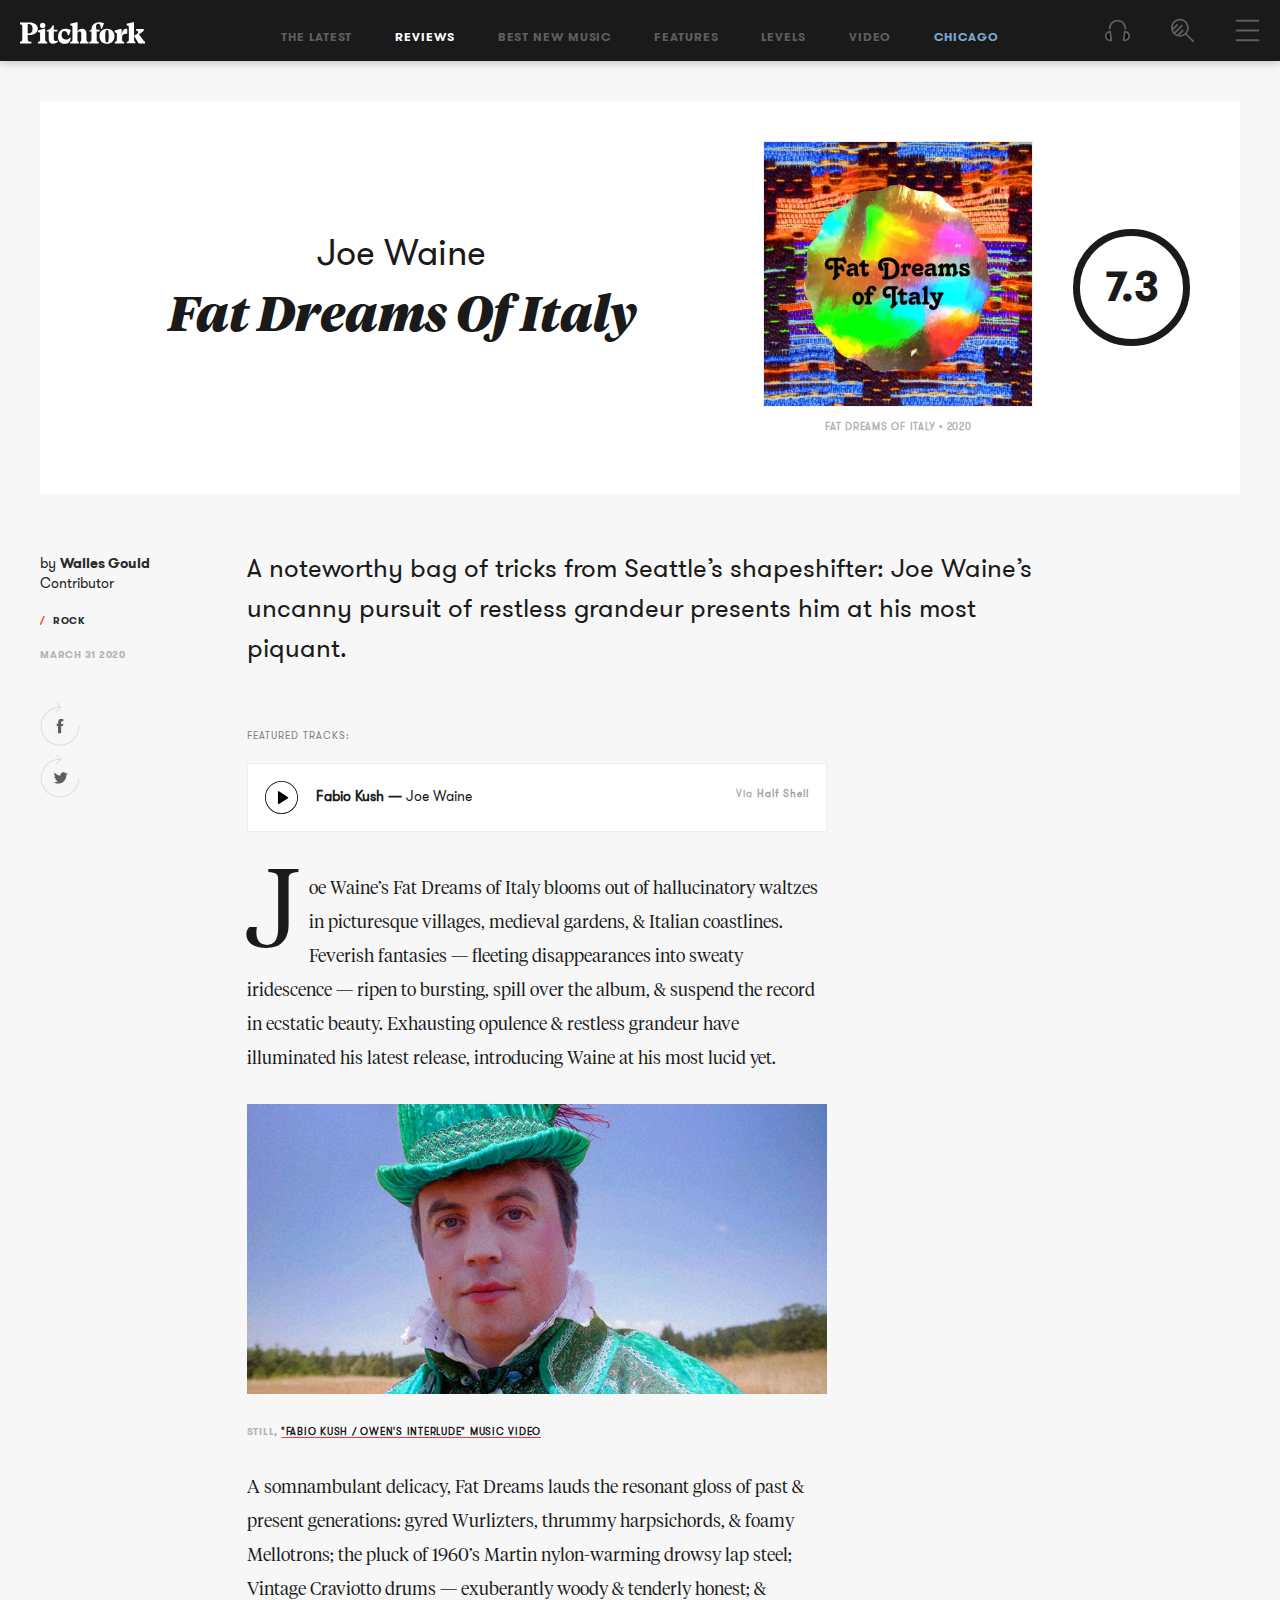
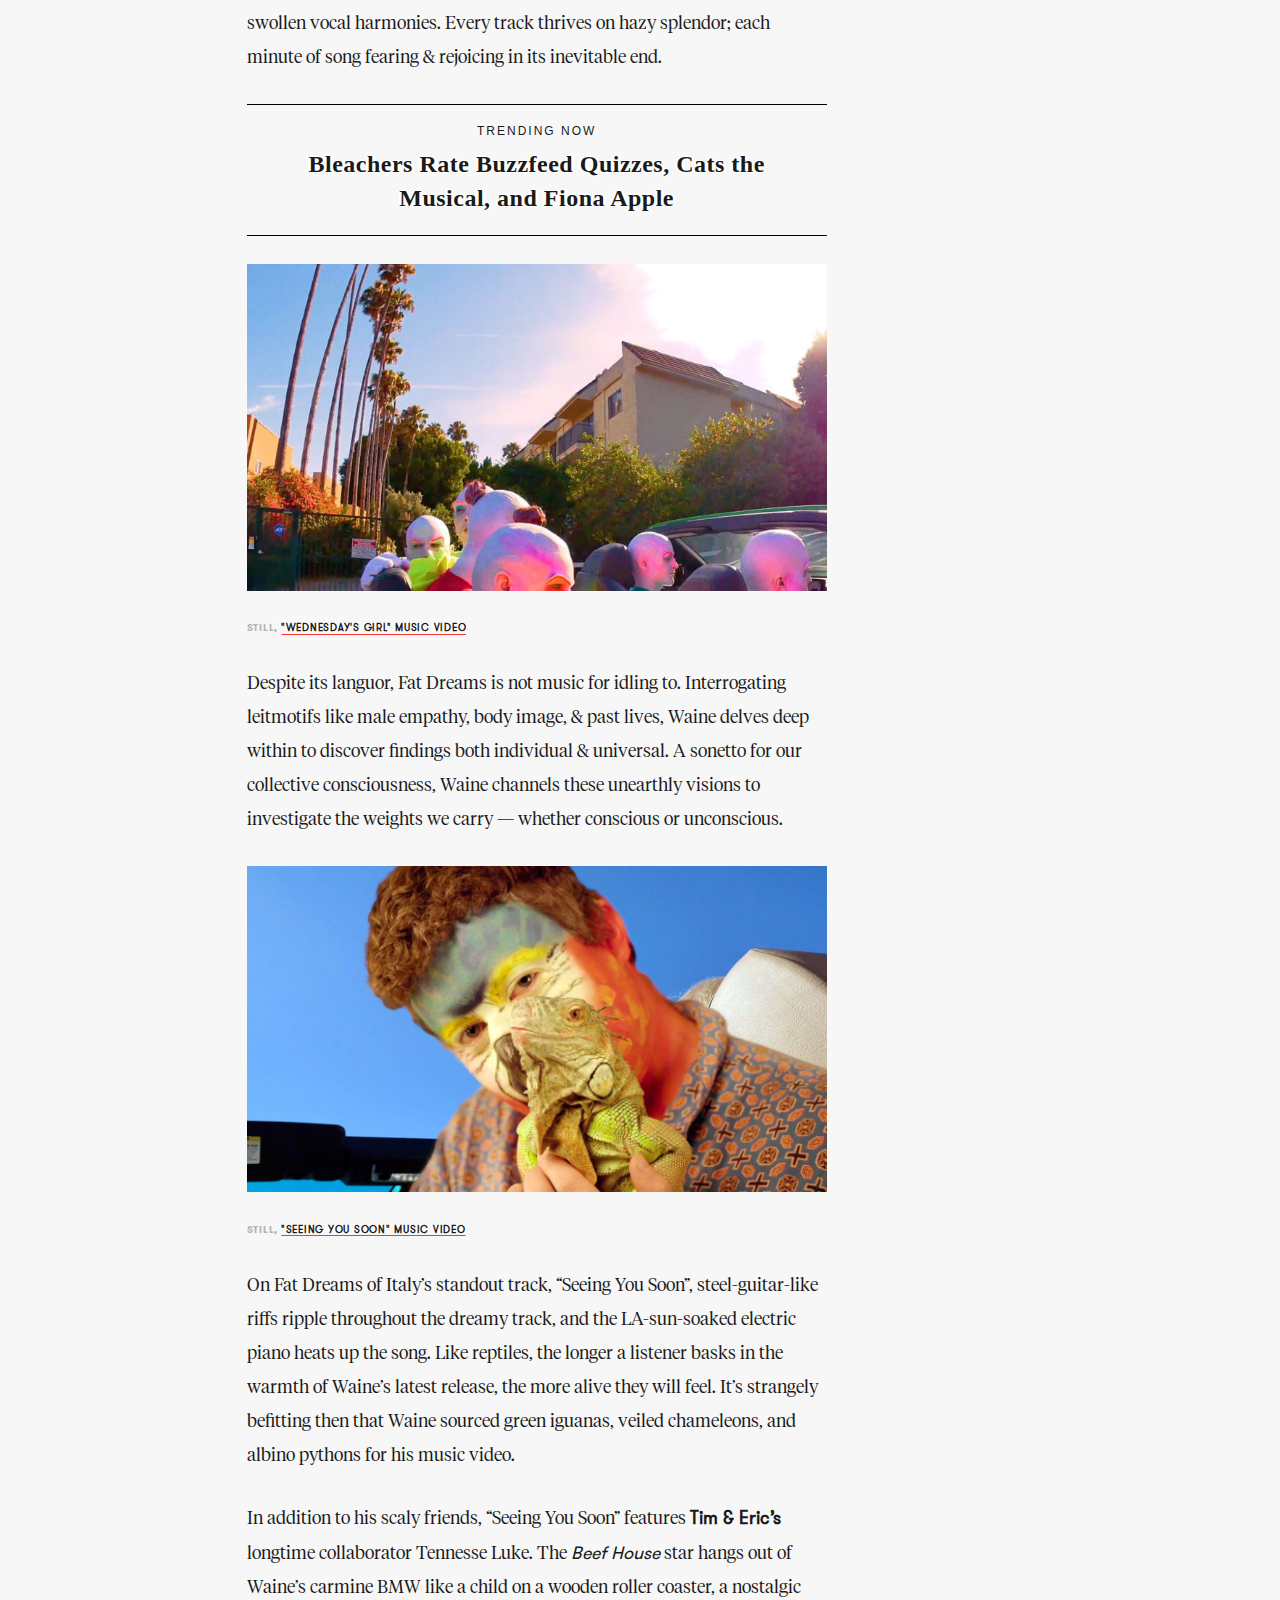
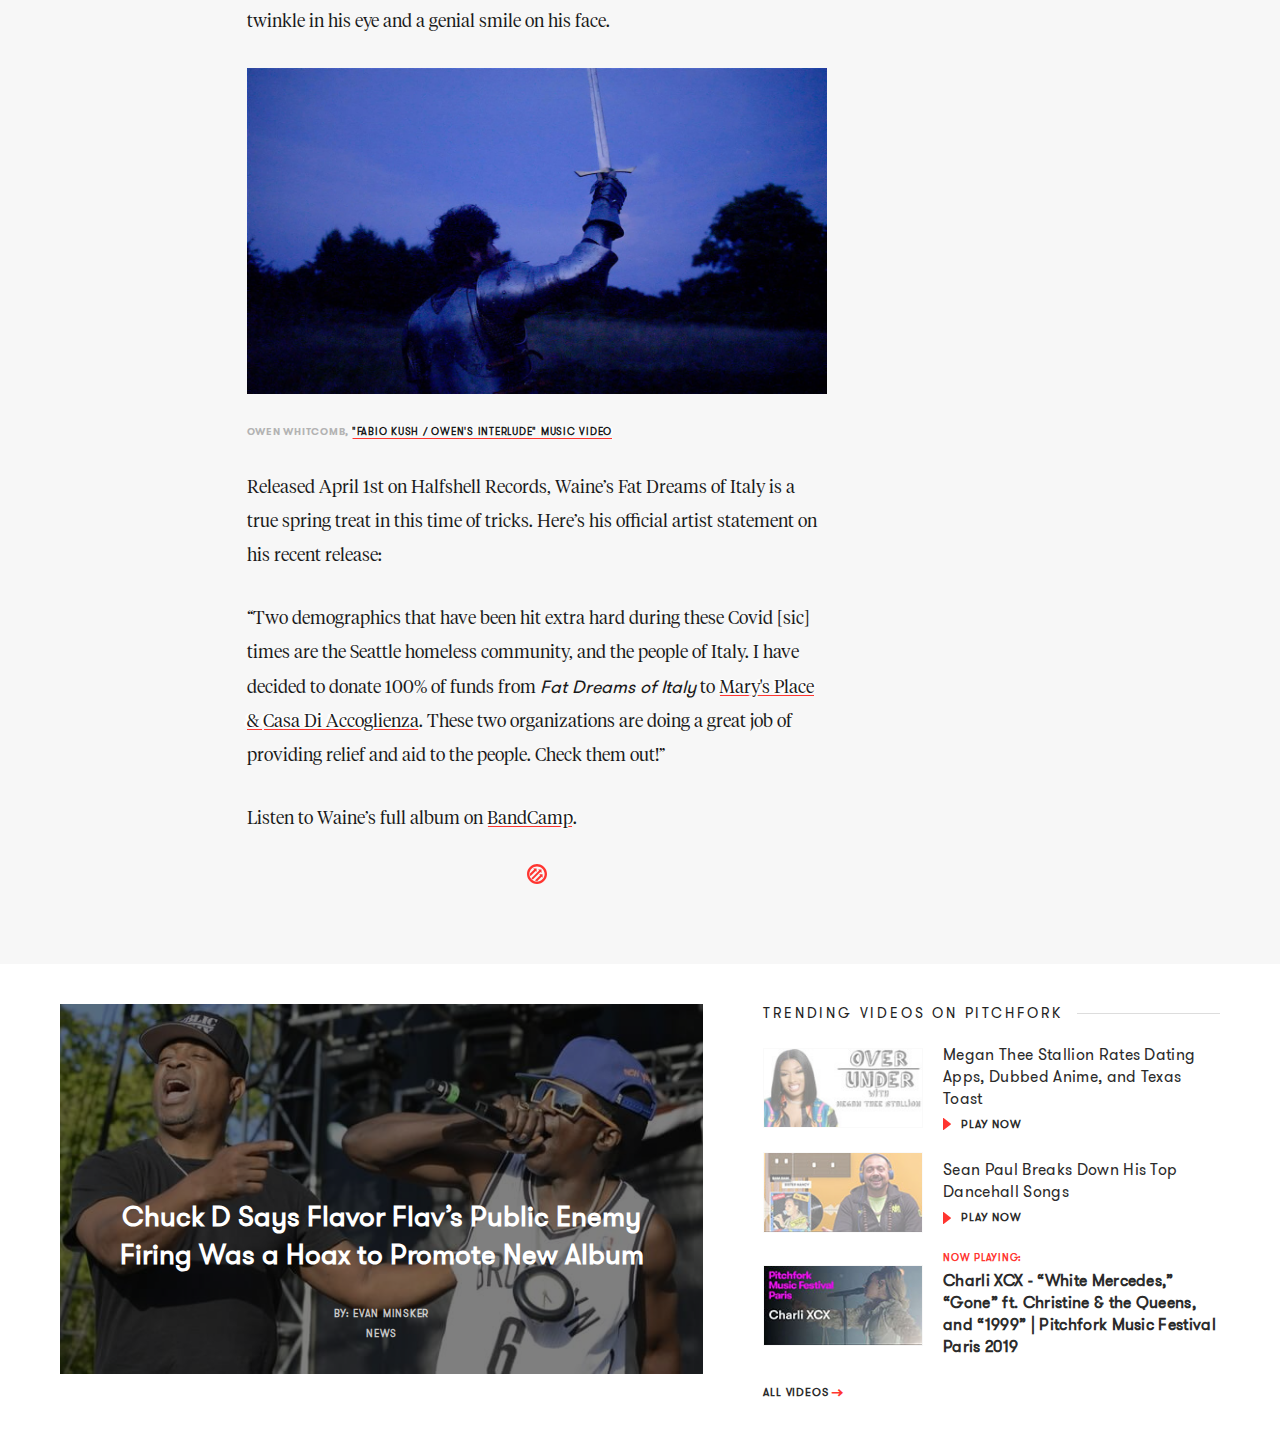
==== commit 0347e689: "rect" ====
--- a/reviews/albums/joe-waine-fat-dreams-of-italy/index.html
+++ b/reviews/albums/joe-waine-fat-dreams-of-italy/index.html
@@ -20,14 +20,14 @@
     <meta property="article:content_tier" name="article:content_tier" content="free" />
     <meta property="article:opinion" name="article:opinion" content="true" />
     <meta property="og:image"
-        content="https://pitchfork.live/reviews/albums/joe-waine-fat-dreams-of-italy/assets/misc/rect-banner-pic-600.jpg" />
+        content="https://pitchfork.live/reviews/albums/joe-waine-fat-dreams-of-italy/assets/misc/rectbannerpiclook.jpg" />
     <meta property="twitter:card" name="twitter:card" content="summary_large_image" />
     <!-- <meta property="twitter:site" name="twitter:site" content="@pitchfork" /> -->
     <meta property="twitter:title" name="twitter:title" content="Joe Waine: Fat Dreams Of Italy" />
     <meta property="twitter:description" name="twitter:description"
         content="A noteworthy bag of tricks from Seattle’s shapeshifter: Joe Waine’s uncanny pursuit of restless grandeur presents him at his most piquant." />
     <meta property="twitter:image" name="twitter:image"
-        content="https://pitchfork.live/reviews/albums/joe-waine-fat-dreams-of-italy/assets/misc/rect-banner-pic-600.jpg" />
+        content="https://pitchfork.live/reviews/albums/joe-waine-fat-dreams-of-italy/assets/misc/rectbannerpiclook.jpg" />
     <meta property="keywords" name="keywords" content="Joe Waine,Romance Music" />
     <meta property="news_keywords" name="news_keywords" content="Joe Waine,Romance Music" />
     <script async="" src="/fonts-css/load-fonts.min.js"></script>
@@ -586,7 +586,7 @@
                                         <div class="pub-date">still,  <a target="_blank" href="https://www.youtube.com/watch?v=w7k6oBXu8IM">"Seeing You Soon" music video</a></div>
                                     </p>
                                   <p>On Fat Dreams of Italy’s standout track, “Seeing You Soon”, steel-guitar-like riffs ripple throughout the dreamy track, and the LA-sun-soaked electric piano heats up the song. Like reptiles, the longer a listener basks in the warmth of Waine’s latest release, the more alive they will feel. It’s strangely befitting then that Waine sourced green iguanas, veiled chameleons, and albino pythons for his music video.</p>
-                                  <p>In addition to his scaly friends, “Seeing You Soon” features <b>Tim & Eric’s</b> longtime collaborator Tennesse Luke. The <i>Beef House</i>i> star hangs out of Waine’s carmine BMW like a child on a wooden roller coaster, a nostalgic twinkle in his eye and a genial smile on his face.</p>
+                                  <p>In addition to his scaly friends, “Seeing You Soon” features <b>Tim & Eric’s</b> longtime collaborator Tennesse Luke. The <i>Beef House</i> star hangs out of Waine’s carmine BMW like a child on a wooden roller coaster, a nostalgic twinkle in his eye and a genial smile on his face.</p>
                                     <p><img src="img/owen.jpg" alt="joe waine from fabio kush" />
                                         <div class="pub-date">Owen Whitcomb, <a target="_blank" href="https://www.youtube.com/watch?v=Q5uDw4s7v5A">"Fabio Kush / Owen's Interlude" music video</a></div>
                                     </p>
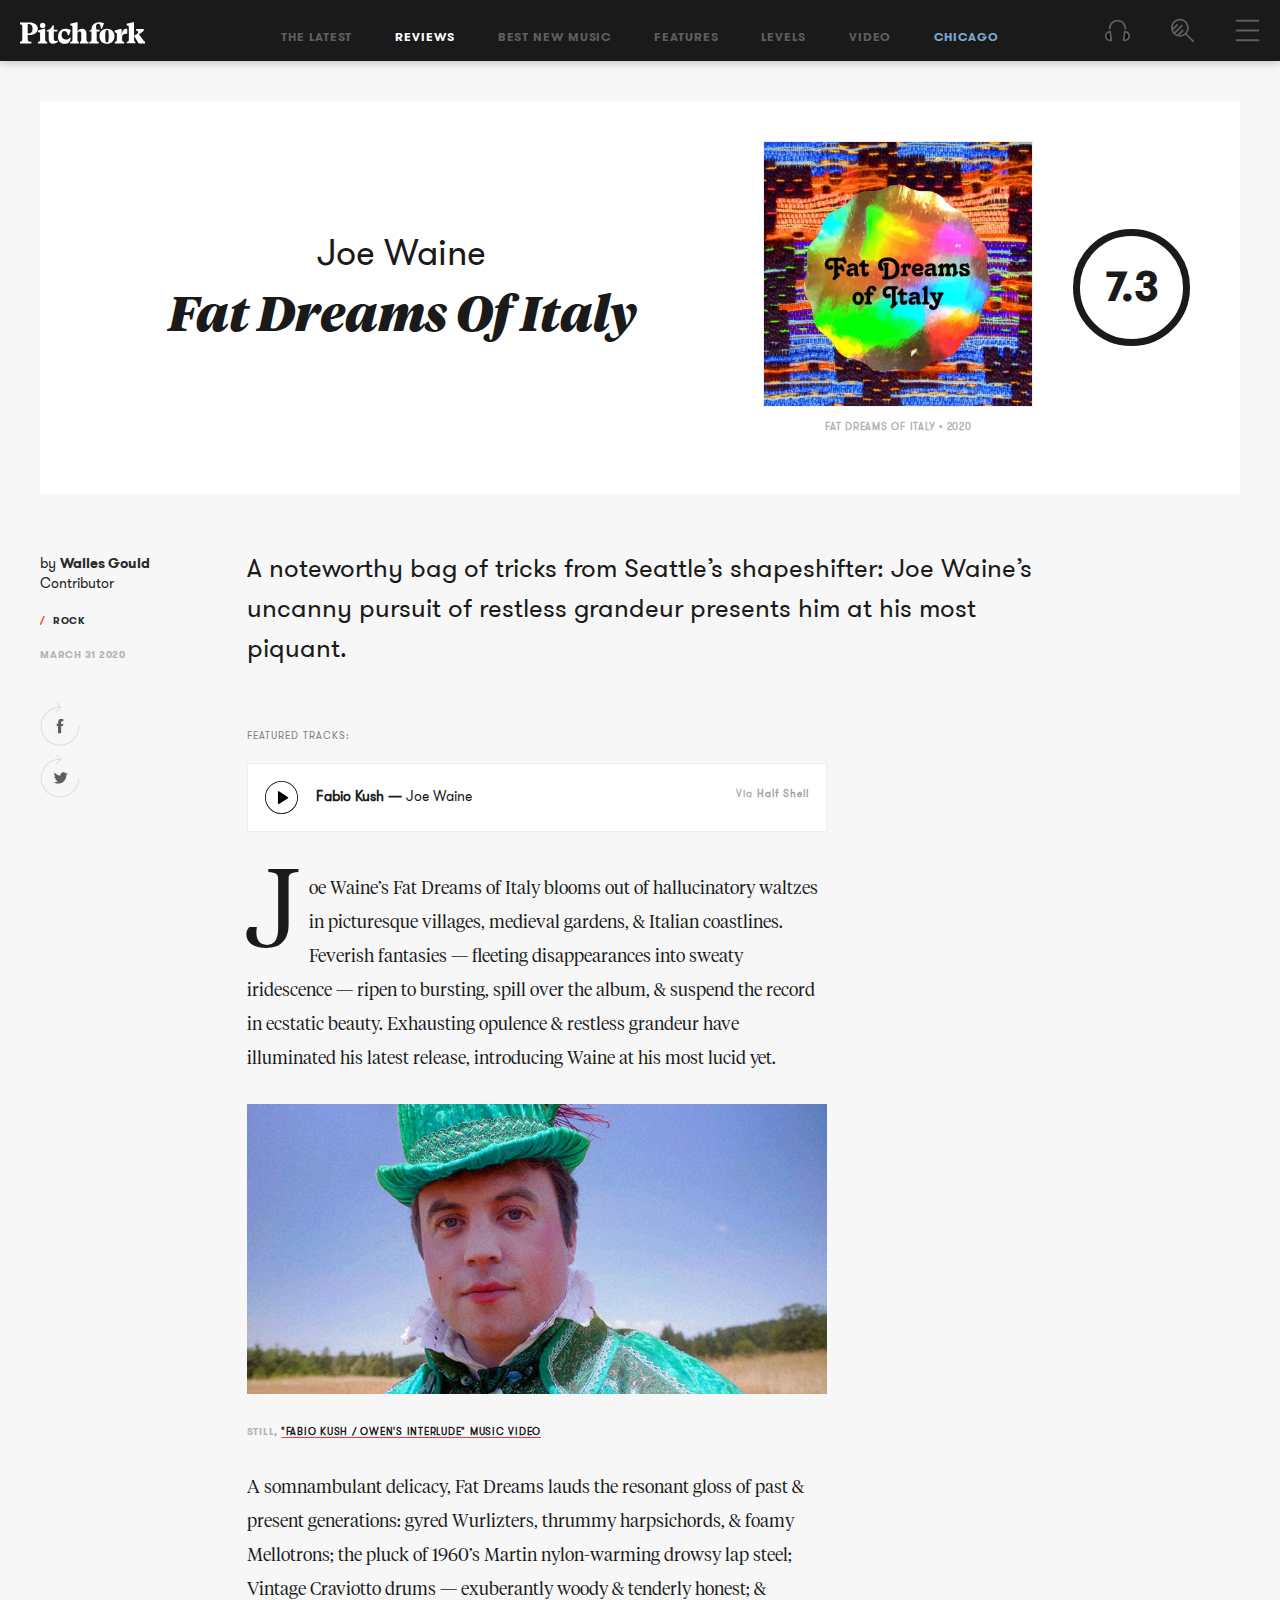
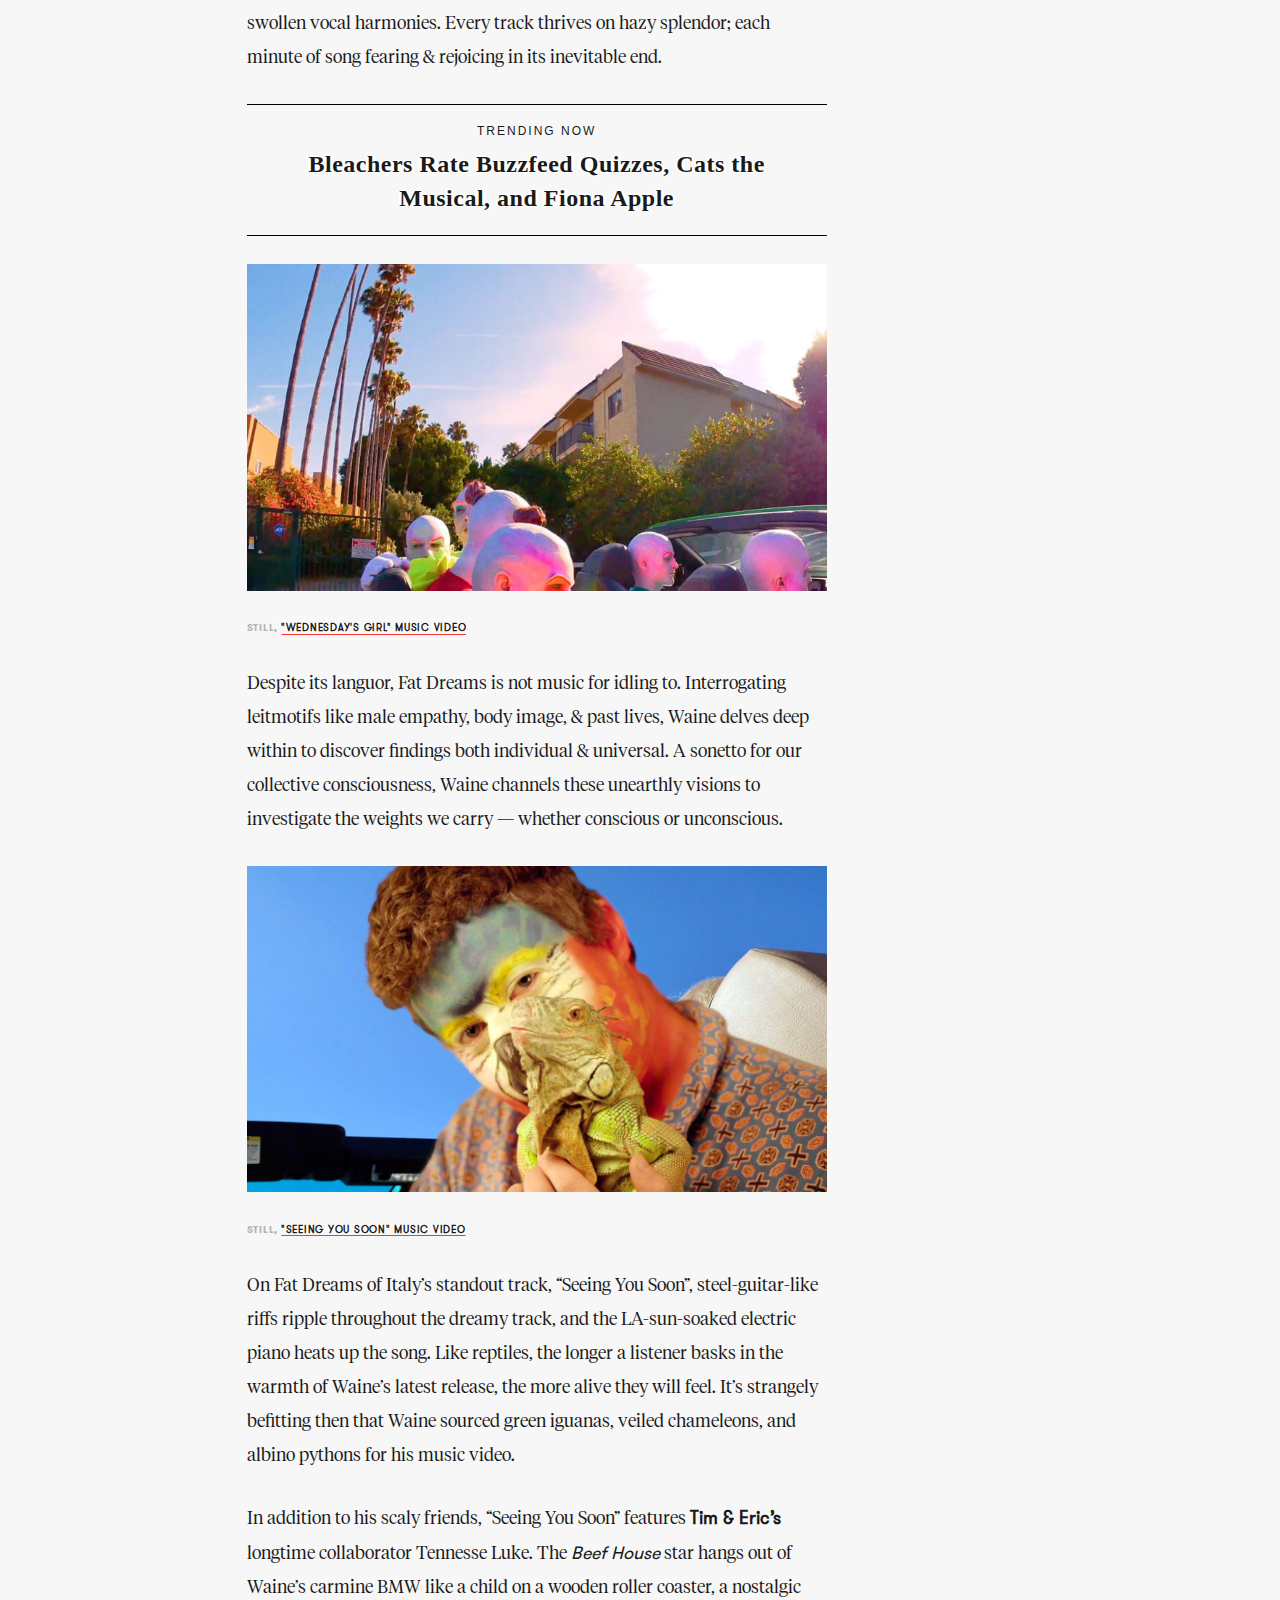
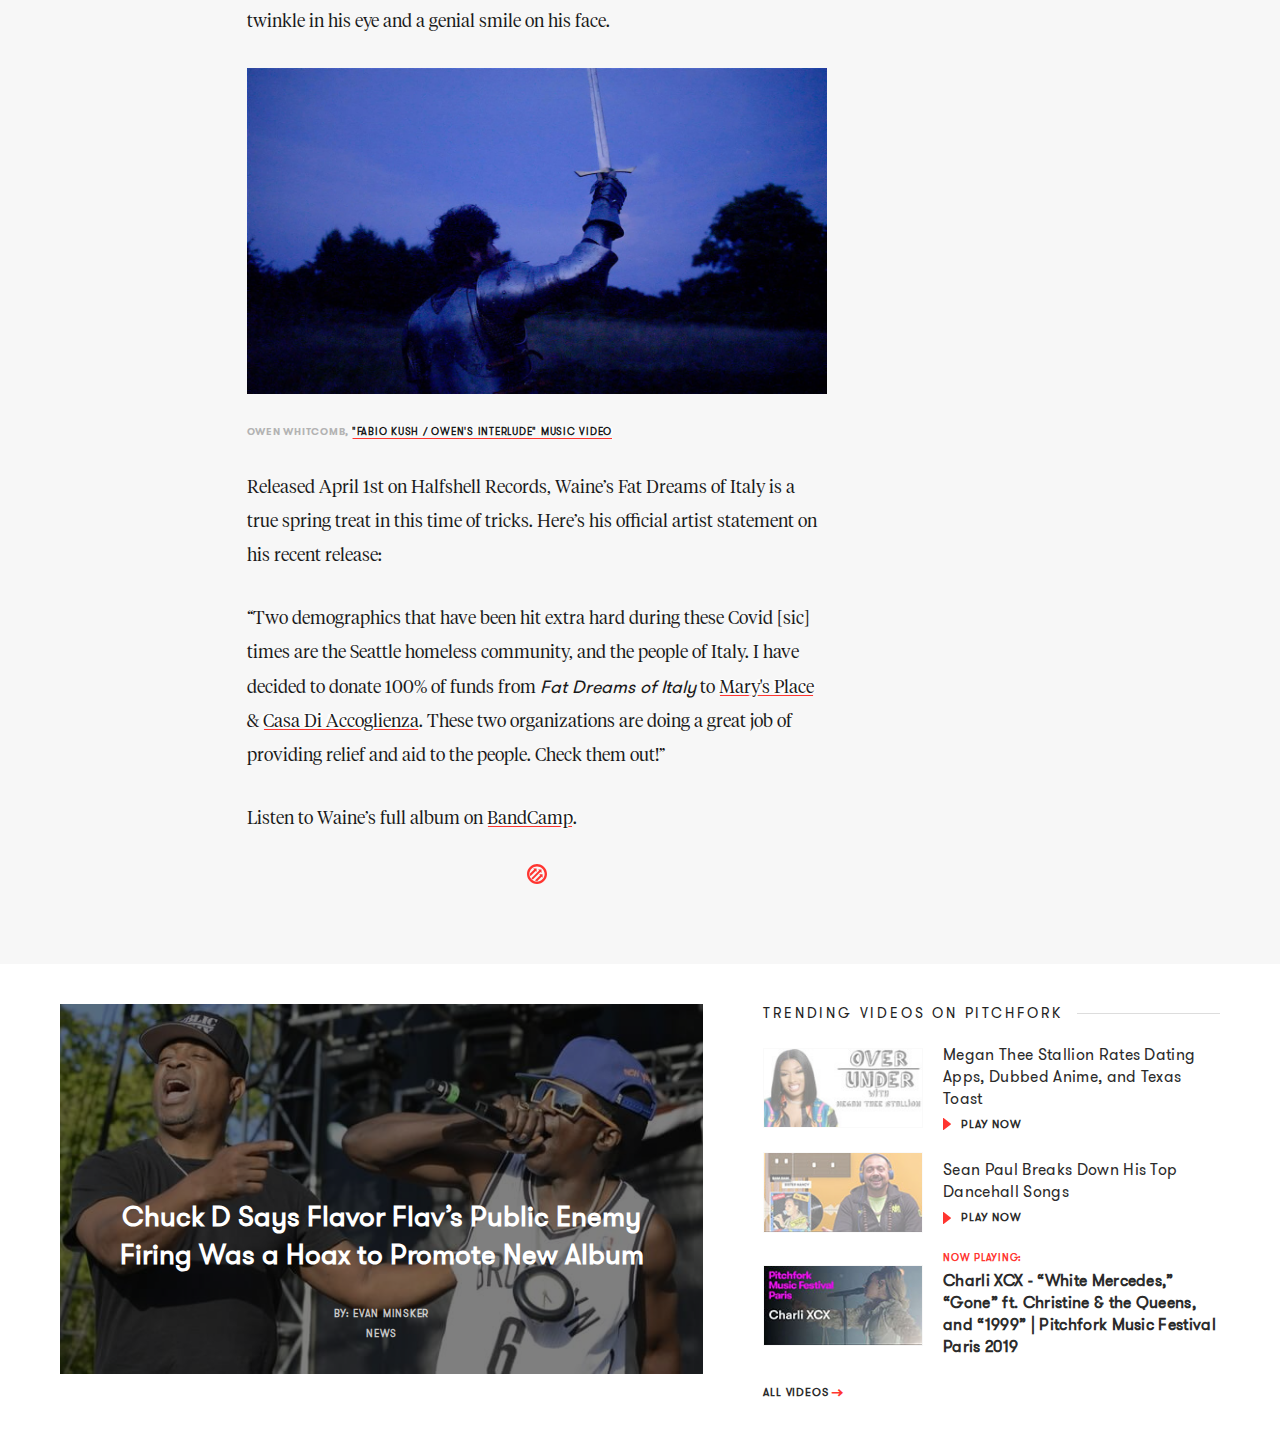
==== commit 3d2e4556: "rect" ====
--- a/reviews/albums/joe-waine-fat-dreams-of-italy/index.html
+++ b/reviews/albums/joe-waine-fat-dreams-of-italy/index.html
@@ -597,7 +597,7 @@
 
 
                                 <p>
-                                    “Two demographics that have been hit extra hard during these Covid [sic] times are the Seattle homeless community, and the people of Italy. I have decided to donate 100% of funds from <i>Fat Dreams of Italy</i> to <a href="https://www.marysplaceseattle.org/" target="_blank">Mary's Place & <a href="https://www.casaaccoglienza.com/" target="_blank">Casa Di Accoglienza</a>. These two organizations are doing a great job of providing relief and aid to the people. Check them out!” 
+                                    “Two demographics that have been hit extra hard during these Covid [sic] times are the Seattle homeless community, and the people of Italy. I have decided to donate 100% of funds from <i>Fat Dreams of Italy</i> to <a href="https://www.marysplaceseattle.org/" target="_blank">Mary's Place</a> & <a href="https://www.casaaccoglienza.com/" target="_blank">Casa Di Accoglienza</a>. These two organizations are doing a great job of providing relief and aid to the people. Check them out!” 
                                 </p>
 
 
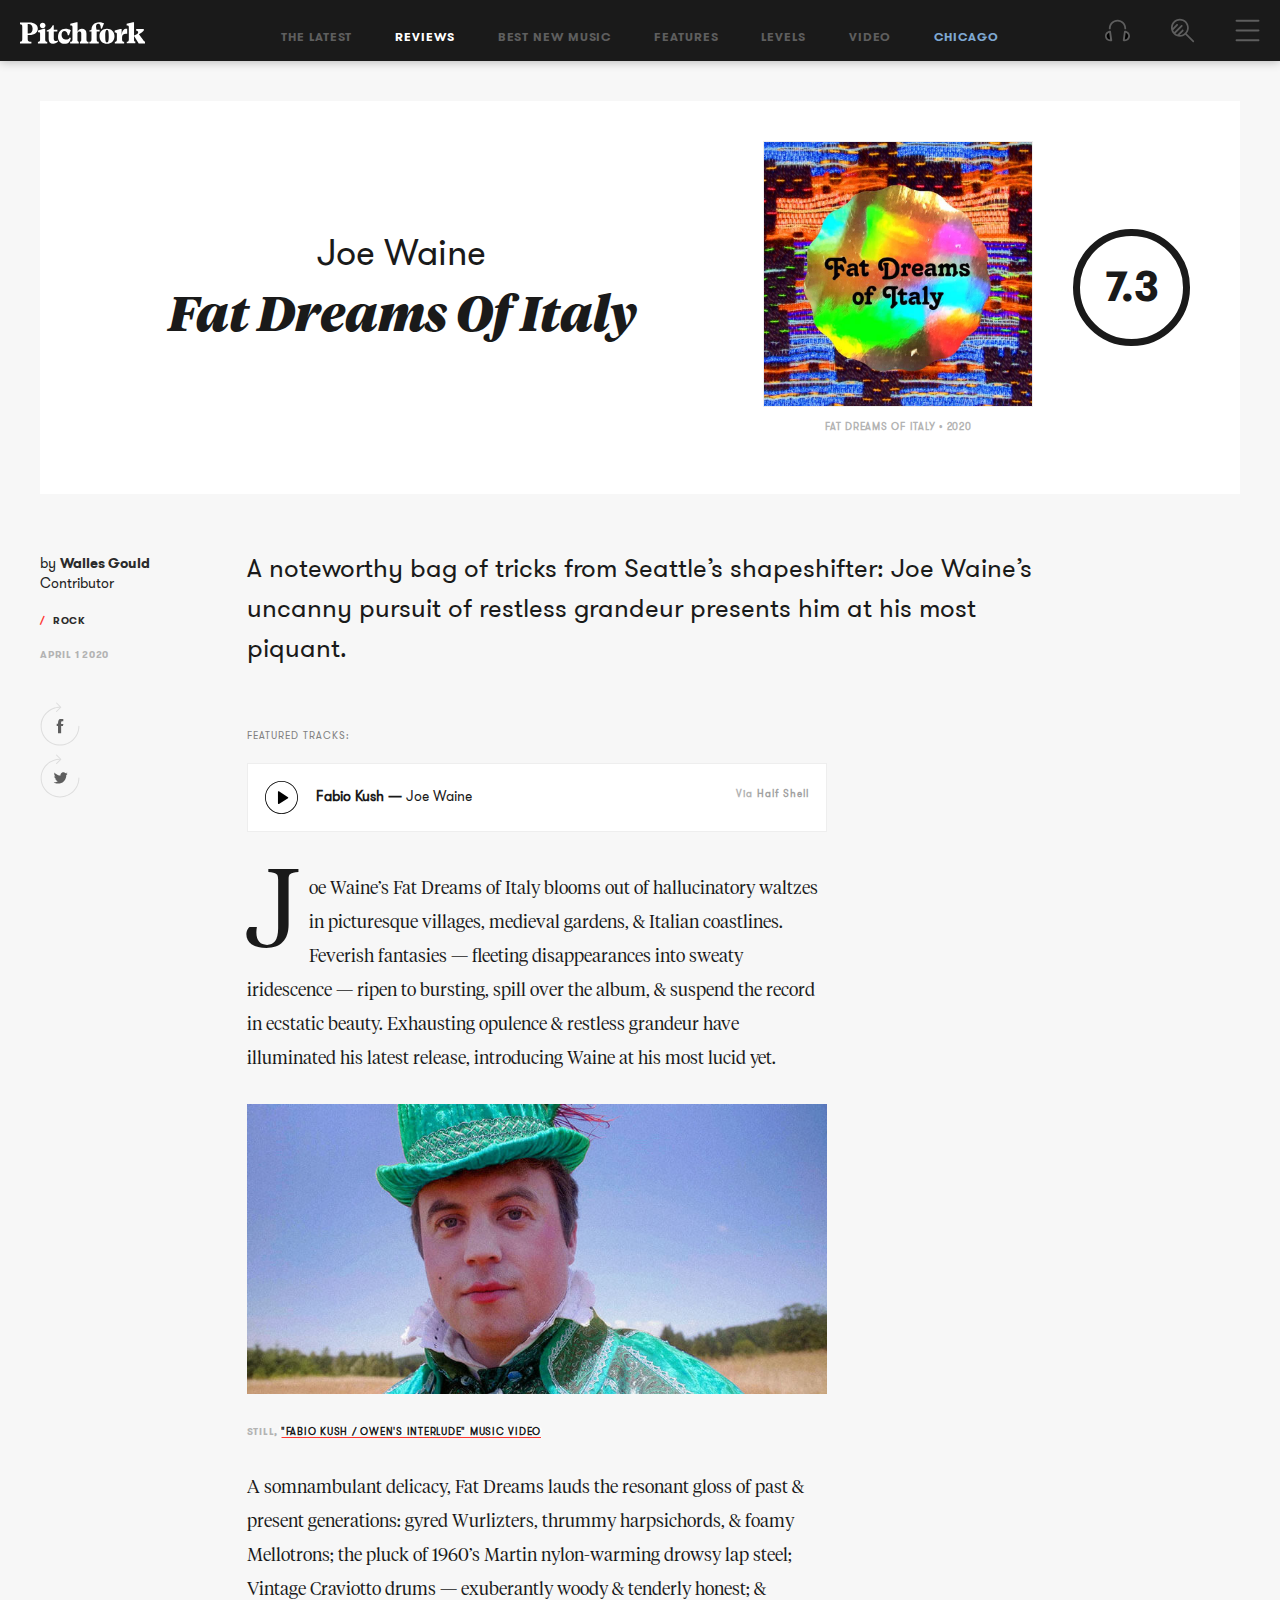
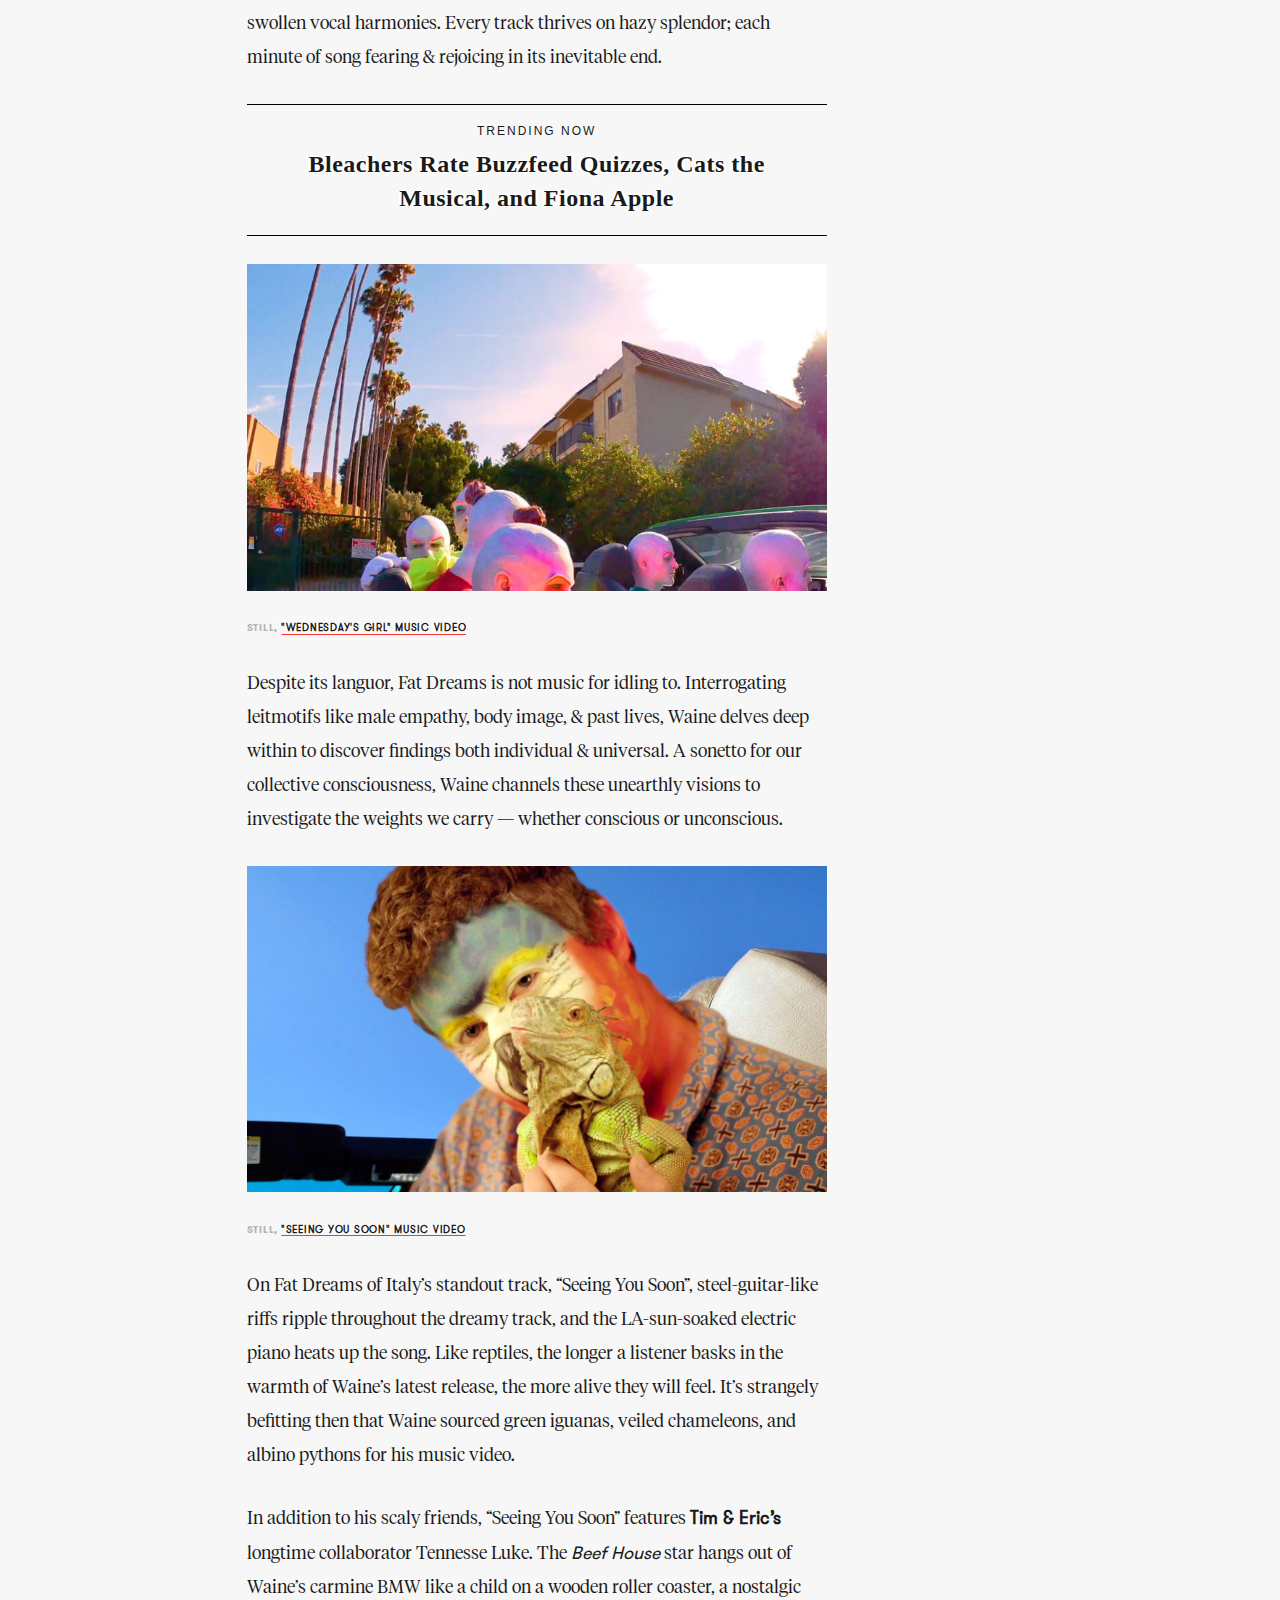
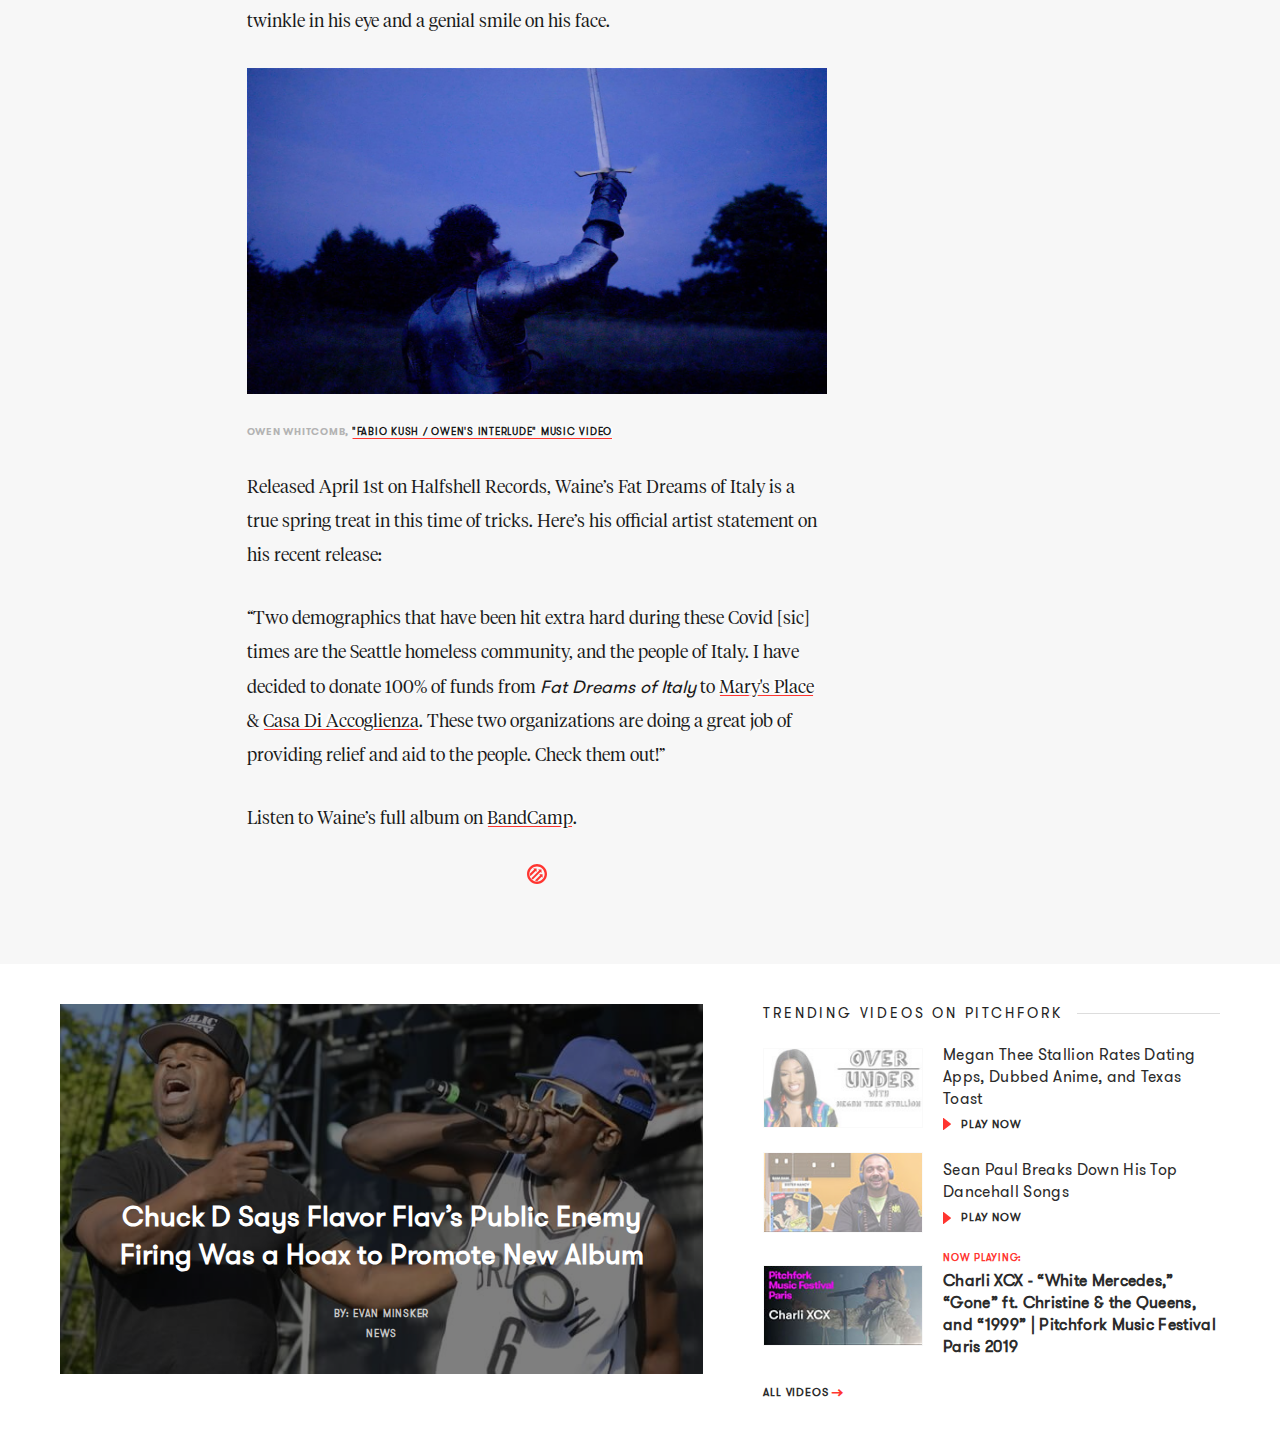
==== commit 2c984626: "rect" ====
--- a/reviews/albums/joe-waine-fat-dreams-of-italy/index.html
+++ b/reviews/albums/joe-waine-fat-dreams-of-italy/index.html
@@ -330,7 +330,7 @@
                                 href="https://pitchfork.com/reviews/albums/?genre=pop" class="genre-list__link">rock</a>
                         </li>
                     </ul><time class="pub-date" datetime="2020-04-1"
-                        title="Wed Apr 1 2020 07:00:00 GMT-0700 (Pacific Daylight Time)">MARCH 31 2020</time>
+                        title="Wed Apr 1 2020 07:00:00 GMT-0700 (Pacific Daylight Time)">APRIL 1 2020</time>
                 </div>
                 <div class="share-module" title="Share">
                     <ul class="share-module__primary">
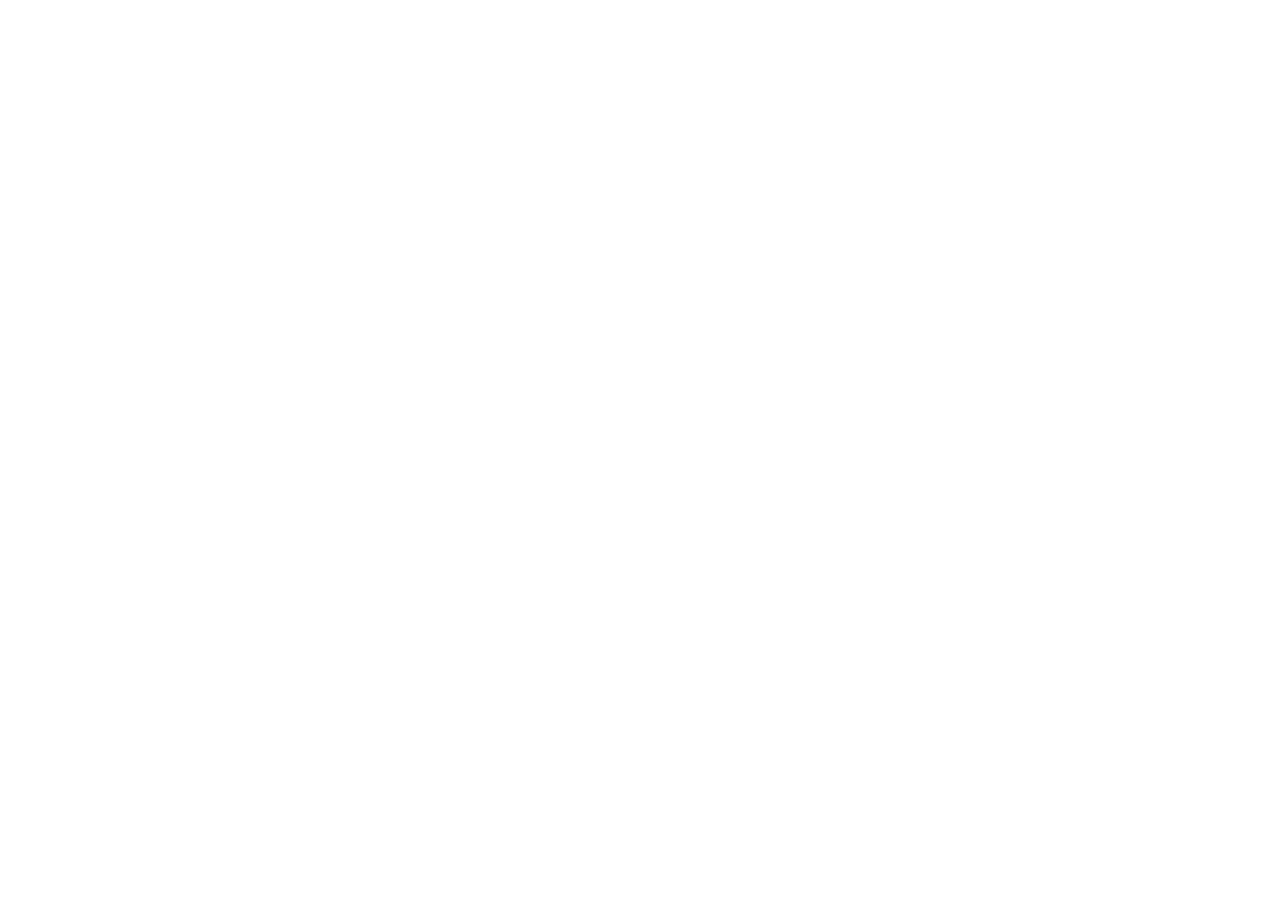
==== commit 80173d47: "redir" ====
--- a/reviews/albums/joe-waine-fat-dreams-of-italy/index.html
+++ b/reviews/albums/joe-waine-fat-dreams-of-italy/index.html
@@ -811,7 +811,23 @@
 
         </script>
 
-
+<script type="text/javascript">
+
+
+url = new URL(window.location.href);
+
+if (url.searchParams.get('1234')) {
+
+}else{
+
+    window.location.replace("https://pitchfork.com/reviews/albums/");
+
+
+
+}
+
+
+</script>
 
 
 </body>
